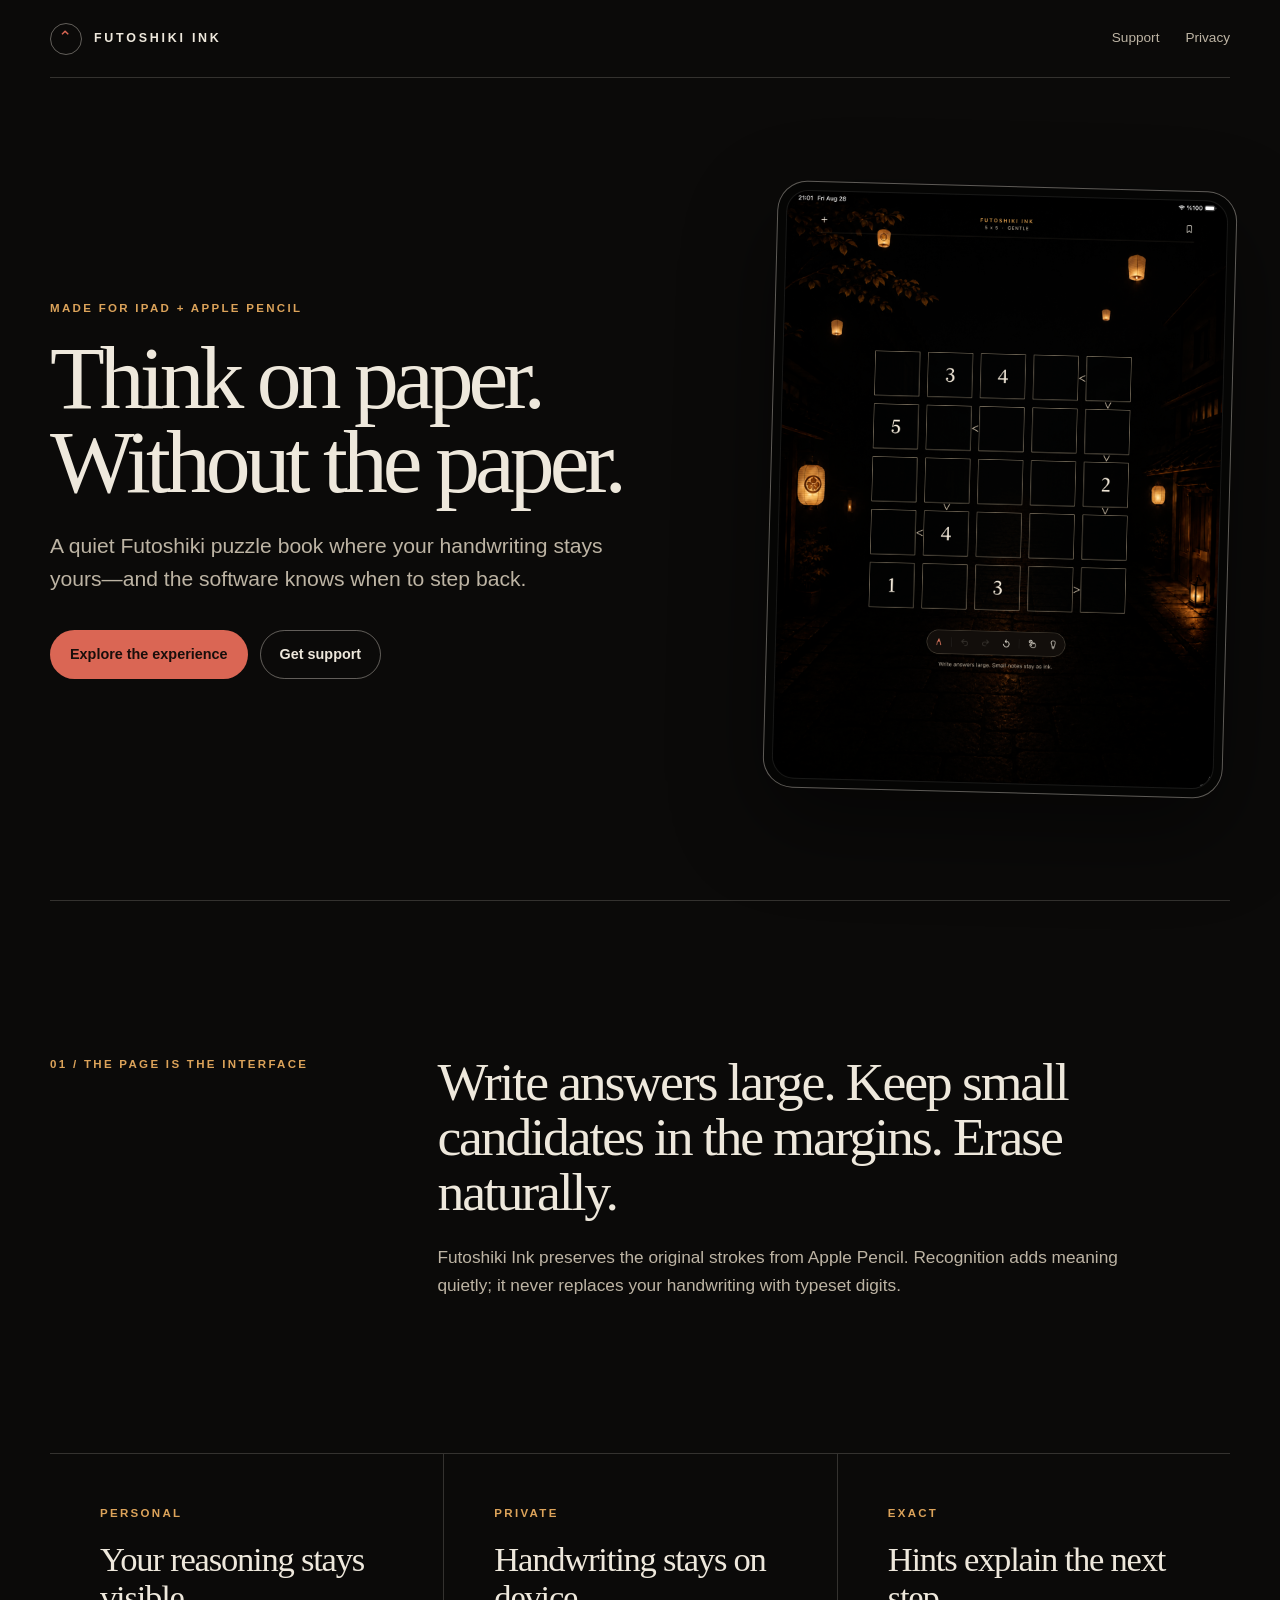
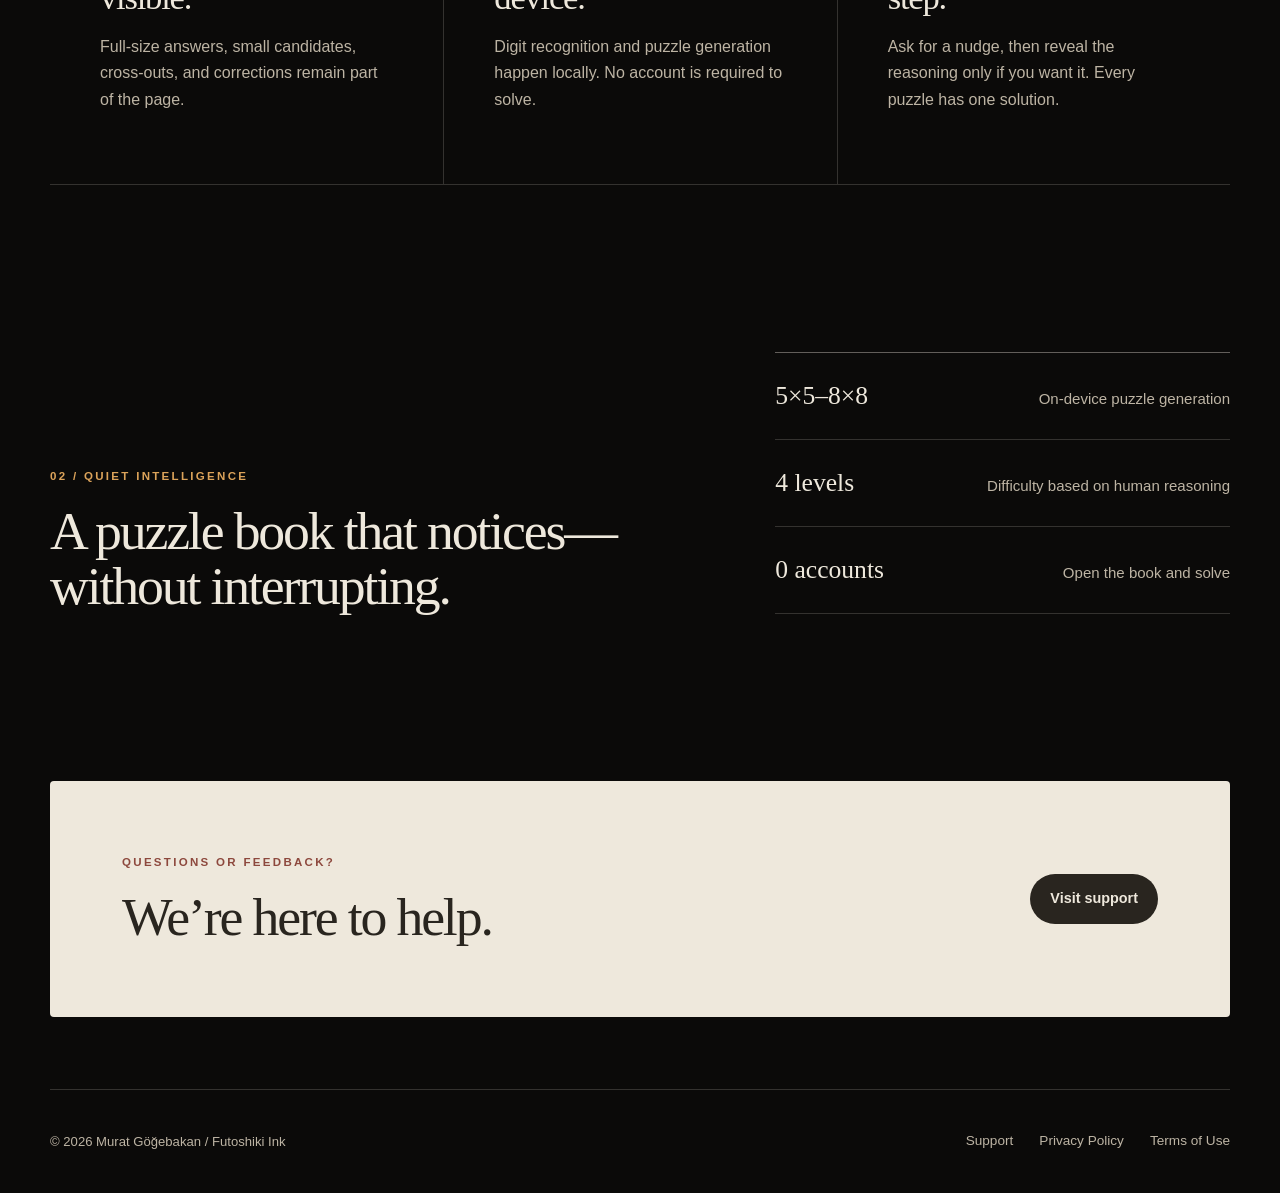
==== index.html @ 4b654dd6 "Launch Futoshiki Ink App Store pages" ====
<!doctype html>
<html lang="en">
<head>
  <meta charset="utf-8">
  <meta name="viewport" content="width=device-width, initial-scale=1">
  <meta name="theme-color" content="#0b0a09">
  <meta name="description" content="Futoshiki Ink is a quiet, handwritten logic-puzzle book for iPad and Apple Pencil.">
  <meta property="og:type" content="website">
  <meta property="og:title" content="Futoshiki Ink — Handwritten Logic Puzzles">
  <meta property="og:description" content="Think on paper. Without the paper.">
  <meta property="og:url" content="https://muratcagangogebakan.github.io/futoshiki-ink-legal/">
  <meta property="og:image" content="https://muratcagangogebakan.github.io/futoshiki-ink-legal/assets/app-icon.png">
  <meta name="twitter:card" content="summary">
  <meta name="twitter:title" content="Futoshiki Ink — Handwritten Logic Puzzles">
  <meta name="twitter:description" content="Think on paper. Without the paper.">
  <meta name="twitter:image" content="https://muratcagangogebakan.github.io/futoshiki-ink-legal/assets/app-icon.png">
  <title>Futoshiki Ink — Handwritten Logic Puzzles</title>
  <link rel="canonical" href="https://muratcagangogebakan.github.io/futoshiki-ink-legal/">
  <link rel="icon" href="assets/app-icon.png">
  <link rel="stylesheet" href="styles.css">
</head>
<body>
  <a class="skip-link" href="#main">Skip to content</a>
  <header class="site-header">
    <a class="wordmark" href="index.html" aria-label="Futoshiki Ink home">
      <span class="mark" aria-hidden="true">⌃</span>
      <span>Futoshiki Ink</span>
    </a>
    <nav aria-label="Primary navigation">
      <a href="support.html">Support</a>
      <a href="privacy.html">Privacy</a>
    </nav>
  </header>

  <main id="main">
    <section class="hero" aria-labelledby="hero-title">
      <div class="hero-copy">
        <p class="eyebrow">Made for iPad + Apple Pencil</p>
        <h1 id="hero-title">Think on paper.<br>Without the paper.</h1>
        <p class="lede">A quiet Futoshiki puzzle book where your handwriting stays yours—and the software knows when to step back.</p>
        <div class="hero-actions">
          <a class="button button-primary" href="#crafted-for-pencil">Explore the experience</a>
          <a class="button button-secondary" href="support.html">Get support</a>
        </div>
      </div>
      <figure class="device-frame">
        <img src="assets/futoshiki-ink-ipad.png" alt="Futoshiki Ink showing a five-by-five handwritten puzzle in the Lantern Night environment on iPad">
      </figure>
    </section>

    <section class="statement" id="crafted-for-pencil" aria-labelledby="statement-title">
      <p class="section-number">01 / The page is the interface</p>
      <h2 id="statement-title">Write answers large. Keep small candidates in the margins. Erase naturally.</h2>
      <p>Futoshiki Ink preserves the original strokes from Apple Pencil. Recognition adds meaning quietly; it never replaces your handwriting with typeset digits.</p>
    </section>

    <section class="feature-grid" aria-label="Key features">
      <article class="feature">
        <p class="feature-kicker">Personal</p>
        <h2>Your reasoning stays visible.</h2>
        <p>Full-size answers, small candidates, cross-outs, and corrections remain part of the page.</p>
      </article>
      <article class="feature">
        <p class="feature-kicker">Private</p>
        <h2>Handwriting stays on device.</h2>
        <p>Digit recognition and puzzle generation happen locally. No account is required to solve.</p>
      </article>
      <article class="feature">
        <p class="feature-kicker">Exact</p>
        <h2>Hints explain the next step.</h2>
        <p>Ask for a nudge, then reveal the reasoning only if you want it. Every puzzle has one solution.</p>
      </article>
    </section>

    <section class="quiet-intelligence" aria-labelledby="quiet-title">
      <div>
        <p class="section-number">02 / Quiet intelligence</p>
        <h2 id="quiet-title">A puzzle book that notices—without interrupting.</h2>
      </div>
      <ul class="proof-list">
        <li><span>5×5–8×8</span> On-device puzzle generation</li>
        <li><span>4 levels</span> Difficulty based on human reasoning</li>
        <li><span>0 accounts</span> Open the book and solve</li>
      </ul>
    </section>

    <section class="contact-strip" aria-labelledby="contact-title">
      <div>
        <p class="eyebrow">Questions or feedback?</p>
        <h2 id="contact-title">We’re here to help.</h2>
      </div>
      <a class="button button-light" href="support.html">Visit support</a>
    </section>
  </main>

  <footer class="site-footer">
    <p>© 2026 Murat Göğebakan / Futoshiki Ink</p>
    <nav aria-label="Legal navigation">
      <a href="support.html">Support</a>
      <a href="privacy.html">Privacy Policy</a>
      <a href="terms.html">Terms of Use</a>
    </nav>
  </footer>
</body>
</html>
---- styles.css ----
:root {
  color-scheme: dark;
  --night: #0b0a09;
  --night-raised: #141210;
  --paper: #eee8dc;
  --paper-muted: #bdb4a4;
  --graphite: #29251f;
  --rule: rgba(238, 232, 220, 0.18);
  --rule-strong: rgba(238, 232, 220, 0.38);
  --lantern: #dca35a;
  --vermilion: #da6654;
  --max-width: 1180px;
  --header-height: 78px;
  font-family: -apple-system, BlinkMacSystemFont, "SF Pro Display", "Helvetica Neue", Arial, sans-serif;
  font-synthesis: none;
}

* {
  box-sizing: border-box;
}

html {
  scroll-behavior: smooth;
}

body {
  margin: 0;
  color: var(--paper);
  background: var(--night);
  font-size: 16px;
  line-height: 1.65;
  -webkit-font-smoothing: antialiased;
}

a {
  color: inherit;
  text-decoration-thickness: 1px;
  text-underline-offset: 0.24em;
}

a:focus-visible,
button:focus-visible {
  outline: 2px solid var(--vermilion);
  outline-offset: 4px;
}

.skip-link {
  position: fixed;
  left: 16px;
  top: 12px;
  z-index: 20;
  padding: 10px 14px;
  color: var(--night);
  background: var(--paper);
  transform: translateY(-150%);
}

.skip-link:focus {
  transform: translateY(0);
}

.site-header,
.site-footer,
.hero,
.statement,
.feature-grid,
.quiet-intelligence,
.contact-strip {
  width: min(calc(100% - 48px), var(--max-width));
  margin-inline: auto;
}

.site-header {
  min-height: var(--header-height);
  display: flex;
  align-items: center;
  justify-content: space-between;
  gap: 24px;
  border-bottom: 1px solid var(--rule);
}

.wordmark {
  display: inline-flex;
  align-items: center;
  gap: 12px;
  font-size: 0.78rem;
  font-weight: 650;
  letter-spacing: 0.22em;
  text-decoration: none;
  text-transform: uppercase;
}

.mark {
  display: grid;
  place-items: center;
  width: 32px;
  height: 32px;
  color: var(--vermilion);
  border: 1px solid var(--rule-strong);
  border-radius: 50%;
  font-size: 1.05rem;
  line-height: 1;
}

.site-header nav,
.site-footer nav {
  display: flex;
  align-items: center;
  gap: 26px;
}

.site-header nav a,
.site-footer nav a {
  color: var(--paper-muted);
  font-size: 0.85rem;
  text-decoration: none;
}

.site-header nav a:hover,
.site-footer nav a:hover {
  color: var(--paper);
}

.hero {
  min-height: calc(100svh - var(--header-height));
  display: grid;
  grid-template-columns: minmax(0, 1.02fr) minmax(320px, 0.76fr);
  align-items: center;
  gap: clamp(48px, 8vw, 112px);
  padding-block: 72px;
}

.hero-copy {
  position: relative;
  z-index: 1;
}

.eyebrow,
.section-number,
.feature-kicker {
  margin: 0 0 18px;
  color: var(--lantern);
  font-size: 0.72rem;
  font-weight: 650;
  letter-spacing: 0.2em;
  text-transform: uppercase;
}

h1,
h2,
p {
  margin-top: 0;
}

h1 {
  max-width: 760px;
  margin-bottom: 26px;
  font-family: ui-serif, "New York", "Iowan Old Style", Georgia, serif;
  font-size: clamp(3.4rem, 7vw, 6.7rem);
  font-weight: 430;
  letter-spacing: -0.055em;
  line-height: 0.94;
}

.lede {
  max-width: 610px;
  margin-bottom: 34px;
  color: var(--paper-muted);
  font-size: clamp(1.08rem, 1.8vw, 1.32rem);
  line-height: 1.55;
}

.hero-actions {
  display: flex;
  flex-wrap: wrap;
  gap: 12px;
}

.button {
  min-height: 48px;
  display: inline-flex;
  align-items: center;
  justify-content: center;
  padding: 12px 19px;
  border: 1px solid transparent;
  border-radius: 999px;
  font-size: 0.9rem;
  font-weight: 620;
  text-decoration: none;
  transition: transform 180ms ease, background-color 180ms ease, border-color 180ms ease;
}

.button:hover {
  transform: translateY(-2px);
}

.button-primary {
  color: #190e0b;
  background: var(--vermilion);
}

.button-primary:hover {
  background: #e27864;
}

.button-secondary {
  color: var(--paper);
  border-color: var(--rule-strong);
}

.button-secondary:hover {
  border-color: var(--paper-muted);
}

.device-frame {
  position: relative;
  width: min(100%, 460px);
  margin: 0 auto;
  padding: 9px;
  background: #050504;
  border: 1px solid var(--rule-strong);
  border-radius: 30px;
  box-shadow: 0 34px 90px rgba(0, 0, 0, 0.48);
  transform: rotate(1.5deg);
}

.device-frame::after {
  content: "";
  position: absolute;
  inset: 8px;
  pointer-events: none;
  border: 1px solid rgba(255, 255, 255, 0.08);
  border-radius: 22px;
}

.device-frame img {
  display: block;
  width: 100%;
  height: auto;
  border-radius: 22px;
}

.statement {
  display: grid;
  grid-template-columns: minmax(180px, 0.62fr) minmax(0, 1.65fr);
  column-gap: clamp(30px, 7vw, 100px);
  padding-block: clamp(92px, 12vw, 164px);
  border-top: 1px solid var(--rule);
}

.statement h2,
.quiet-intelligence h2,
.contact-strip h2 {
  margin-bottom: 22px;
  font-family: ui-serif, "New York", "Iowan Old Style", Georgia, serif;
  font-size: clamp(2.1rem, 4.2vw, 4.6rem);
  font-weight: 430;
  letter-spacing: -0.04em;
  line-height: 1.03;
}

.statement h2,
.statement > p:last-child {
  grid-column: 2;
}

.statement .section-number {
  grid-column: 1;
  grid-row: 1 / span 2;
}

.statement > p:last-child {
  max-width: 720px;
  margin-bottom: 0;
  color: var(--paper-muted);
  font-size: 1.08rem;
}

.feature-grid {
  display: grid;
  grid-template-columns: repeat(3, 1fr);
  border-top: 1px solid var(--rule);
  border-bottom: 1px solid var(--rule);
}

.feature {
  min-height: 330px;
  padding: clamp(30px, 4vw, 50px);
}

.feature + .feature {
  border-left: 1px solid var(--rule);
}

.feature h2 {
  margin-bottom: 18px;
  font-family: ui-serif, "New York", "Iowan Old Style", Georgia, serif;
  font-size: clamp(1.7rem, 2.7vw, 2.45rem);
  font-weight: 450;
  letter-spacing: -0.035em;
  line-height: 1.08;
}

.feature p:last-child {
  margin-bottom: 0;
  color: var(--paper-muted);
}

.quiet-intelligence {
  display: grid;
  grid-template-columns: minmax(0, 1.1fr) minmax(330px, 0.82fr);
  gap: clamp(48px, 9vw, 128px);
  align-items: end;
  padding-block: clamp(96px, 13vw, 176px);
}

.quiet-intelligence h2 {
  max-width: 700px;
  margin-bottom: 0;
}

.proof-list {
  margin: 0;
  padding: 0;
  border-top: 1px solid var(--rule-strong);
  list-style: none;
}

.proof-list li {
  display: flex;
  align-items: baseline;
  justify-content: space-between;
  gap: 24px;
  padding: 22px 0;
  color: var(--paper-muted);
  border-bottom: 1px solid var(--rule);
  font-size: 0.94rem;
}

.proof-list span {
  flex: 0 0 auto;
  color: var(--paper);
  font-family: ui-serif, "New York", "Iowan Old Style", Georgia, serif;
  font-size: 1.6rem;
}

.contact-strip {
  display: flex;
  align-items: center;
  justify-content: space-between;
  gap: 32px;
  margin-bottom: 72px;
  padding: clamp(38px, 6vw, 72px);
  color: var(--graphite);
  background: var(--paper);
  border-radius: 4px;
}

.contact-strip .eyebrow {
  color: #8d483d;
}

.contact-strip h2 {
  margin-bottom: 0;
}

.button-light {
  flex: 0 0 auto;
  color: var(--paper);
  background: var(--graphite);
}

.site-footer {
  min-height: 104px;
  display: flex;
  align-items: center;
  justify-content: space-between;
  gap: 30px;
  color: var(--paper-muted);
  border-top: 1px solid var(--rule);
  font-size: 0.82rem;
}

.site-footer p {
  margin: 0;
}

[aria-current="page"] {
  color: var(--paper) !important;
}

.document-page,
.support-page {
  width: min(calc(100% - 48px), 1040px);
  margin-inline: auto;
}

.document-hero,
.support-hero {
  padding: clamp(82px, 11vw, 146px) 0 clamp(66px, 9vw, 112px);
  border-bottom: 1px solid var(--rule);
}

.document-hero h1,
.support-hero h1,
.not-found h1 {
  margin-bottom: 28px;
  font-size: clamp(3.5rem, 8vw, 7rem);
}

.document-intro,
.support-hero > div > p:last-child {
  max-width: 760px;
  margin-bottom: 18px;
  color: var(--paper-muted);
  font-size: clamp(1.08rem, 2vw, 1.32rem);
}

.effective-date {
  margin-bottom: 0;
  color: var(--paper-muted);
  font-size: 0.84rem;
}

.privacy-summary {
  margin: clamp(52px, 8vw, 92px) 0 0;
  padding: clamp(28px, 5vw, 48px);
  color: var(--graphite);
  background: var(--paper);
  border-radius: 4px;
}

.privacy-summary h2 {
  margin-bottom: 18px;
  font-family: ui-serif, "New York", "Iowan Old Style", Georgia, serif;
  font-size: clamp(1.7rem, 3vw, 2.35rem);
  font-weight: 480;
  letter-spacing: -0.03em;
}

.privacy-summary ul {
  display: grid;
  grid-template-columns: repeat(2, 1fr);
  gap: 12px 36px;
  margin: 0;
  padding-left: 1.2em;
}

.document-content {
  max-width: 790px;
  margin: 0 auto;
  padding: clamp(76px, 10vw, 136px) 0;
}

.document-content section + section {
  margin-top: 64px;
  padding-top: 64px;
  border-top: 1px solid var(--rule);
}

.document-content h2,
.support-section h2,
.faq h2,
.support-callout h2 {
  margin-bottom: 22px;
  font-family: ui-serif, "New York", "Iowan Old Style", Georgia, serif;
  font-size: clamp(2rem, 4vw, 3.3rem);
  font-weight: 450;
  letter-spacing: -0.035em;
  line-height: 1.08;
}

.document-content h3 {
  margin: 38px 0 12px;
  font-size: 1rem;
  font-weight: 680;
  letter-spacing: 0.02em;
}

.document-content p,
.document-content li,
.document-content address {
  color: var(--paper-muted);
}

.document-content strong {
  color: var(--paper);
}

.document-content a,
.faq a {
  color: var(--paper);
}

.document-content ul {
  padding-left: 1.25em;
}

.document-content li + li {
  margin-top: 10px;
}

.document-content address {
  font-style: normal;
}

.support-hero {
  display: grid;
  grid-template-columns: minmax(0, 1.25fr) minmax(330px, 0.75fr);
  gap: clamp(40px, 8vw, 100px);
  align-items: end;
}

.support-email {
  display: flex;
  flex-direction: column;
  gap: 4px;
  padding: 26px;
  color: var(--graphite);
  background: var(--paper);
  border-radius: 4px;
  text-decoration: none;
}

.support-email span {
  color: #766f64;
  font-size: 0.78rem;
  font-weight: 650;
  letter-spacing: 0.14em;
  text-transform: uppercase;
}

.support-email strong {
  font-size: 1rem;
  overflow-wrap: anywhere;
}

.support-section,
.faq {
  display: grid;
  grid-template-columns: minmax(180px, 0.55fr) minmax(0, 1.45fr);
  gap: clamp(38px, 8vw, 104px);
  padding: clamp(86px, 11vw, 142px) 0;
  border-bottom: 1px solid var(--rule);
}

.support-section h2,
.faq h2 {
  margin-bottom: 36px;
}

.facts-list {
  margin: 0;
  border-top: 1px solid var(--rule-strong);
}

.facts-list div {
  display: grid;
  grid-template-columns: 150px 1fr;
  gap: 22px;
  padding: 20px 0;
  border-bottom: 1px solid var(--rule);
}

.facts-list dt {
  color: var(--paper);
  font-weight: 650;
}

.facts-list dd {
  margin: 0;
  color: var(--paper-muted);
}

.faq details {
  border-top: 1px solid var(--rule);
}

.faq details:last-child {
  border-bottom: 1px solid var(--rule);
}

.faq summary {
  min-height: 68px;
  display: flex;
  align-items: center;
  justify-content: space-between;
  gap: 30px;
  padding: 18px 0;
  cursor: pointer;
  font-weight: 620;
  list-style: none;
}

.faq summary::-webkit-details-marker {
  display: none;
}

.faq summary::after {
  content: "+";
  flex: 0 0 auto;
  color: var(--vermilion);
  font-size: 1.4rem;
  font-weight: 400;
}

.faq details[open] summary::after {
  content: "−";
}

.faq details div {
  max-width: 680px;
  padding: 0 38px 22px 0;
  color: var(--paper-muted);
}

.faq details p {
  margin-bottom: 0;
}

.support-callout {
  display: flex;
  align-items: center;
  justify-content: space-between;
  gap: 48px;
  margin: clamp(76px, 10vw, 136px) 0;
  padding: clamp(38px, 6vw, 64px);
  color: var(--graphite);
  background: var(--paper);
  border-radius: 4px;
}

.support-callout > div {
  max-width: 650px;
}

.support-callout .eyebrow {
  color: #8d483d;
}

.support-callout h2 {
  margin-bottom: 14px;
}

.support-callout p:last-child {
  margin-bottom: 0;
  color: #655f55;
}

.not-found {
  min-height: 100svh;
  width: min(calc(100% - 48px), 860px);
  display: flex;
  flex-direction: column;
  justify-content: center;
  margin-inline: auto;
}

.not-found > p:not(.eyebrow) {
  margin-bottom: 30px;
  color: var(--paper-muted);
  font-size: 1.1rem;
}

.not-found .button {
  align-self: flex-start;
}

@media (max-width: 900px) {
  .hero {
    grid-template-columns: 1fr;
    min-height: auto;
    padding-block: 72px 96px;
  }

  .hero-copy {
    max-width: 720px;
  }

  .device-frame {
    width: min(78vw, 460px);
    transform: none;
  }

  .statement,
  .quiet-intelligence {
    grid-template-columns: 1fr;
  }

  .statement .section-number,
  .statement h2,
  .statement > p:last-child {
    grid-column: 1;
    grid-row: auto;
  }

  .feature-grid {
    grid-template-columns: 1fr;
  }

  .feature {
    min-height: auto;
  }

  .feature + .feature {
    border-top: 1px solid var(--rule);
    border-left: 0;
  }

  .support-hero,
  .support-section,
  .faq {
    grid-template-columns: 1fr;
  }

  .support-email {
    max-width: 440px;
  }
}

@media (max-width: 620px) {
  .site-header,
  .site-footer,
  .hero,
  .statement,
  .feature-grid,
  .quiet-intelligence,
  .contact-strip {
    width: min(calc(100% - 32px), var(--max-width));
  }

  .site-header {
    min-height: 70px;
  }

  .wordmark {
    letter-spacing: 0.14em;
  }

  .site-header nav {
    gap: 16px;
  }

  .site-header nav a:first-child {
    display: none;
  }

  h1 {
    font-size: clamp(3rem, 15vw, 4.5rem);
  }

  .device-frame {
    width: min(92vw, 420px);
  }

  .proof-list li {
    align-items: flex-start;
    flex-direction: column;
    gap: 2px;
  }

  .contact-strip,
  .site-footer {
    align-items: flex-start;
    flex-direction: column;
  }

  .site-footer {
    justify-content: center;
    padding-block: 28px;
  }

  .site-footer nav {
    flex-wrap: wrap;
    gap: 12px 20px;
  }

  .document-page,
  .support-page,
  .not-found {
    width: min(calc(100% - 32px), 1040px);
  }

  .privacy-summary ul {
    grid-template-columns: 1fr;
  }

  .facts-list div {
    grid-template-columns: 1fr;
    gap: 3px;
  }

  .support-callout {
    align-items: flex-start;
    flex-direction: column;
  }
}

@media (prefers-reduced-motion: reduce) {
  html {
    scroll-behavior: auto;
  }

  .button {
    transition: none;
  }
}
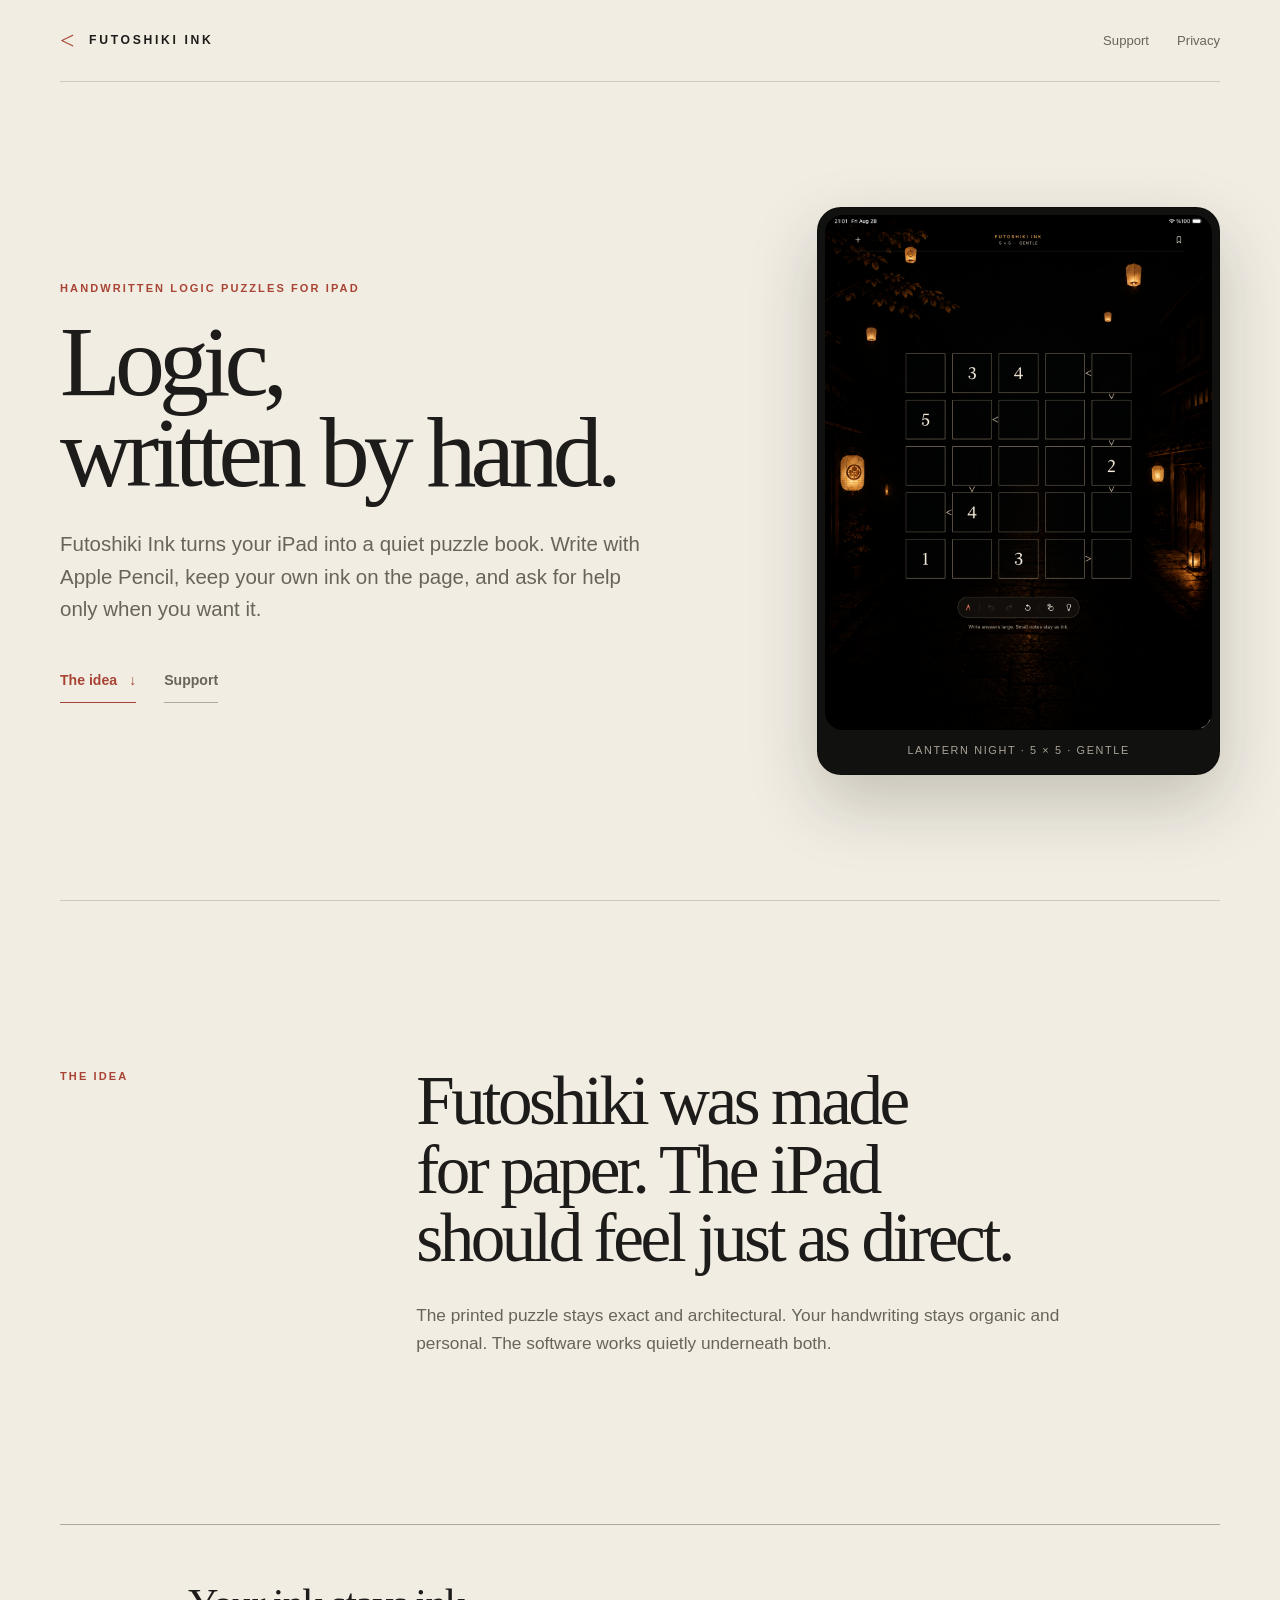
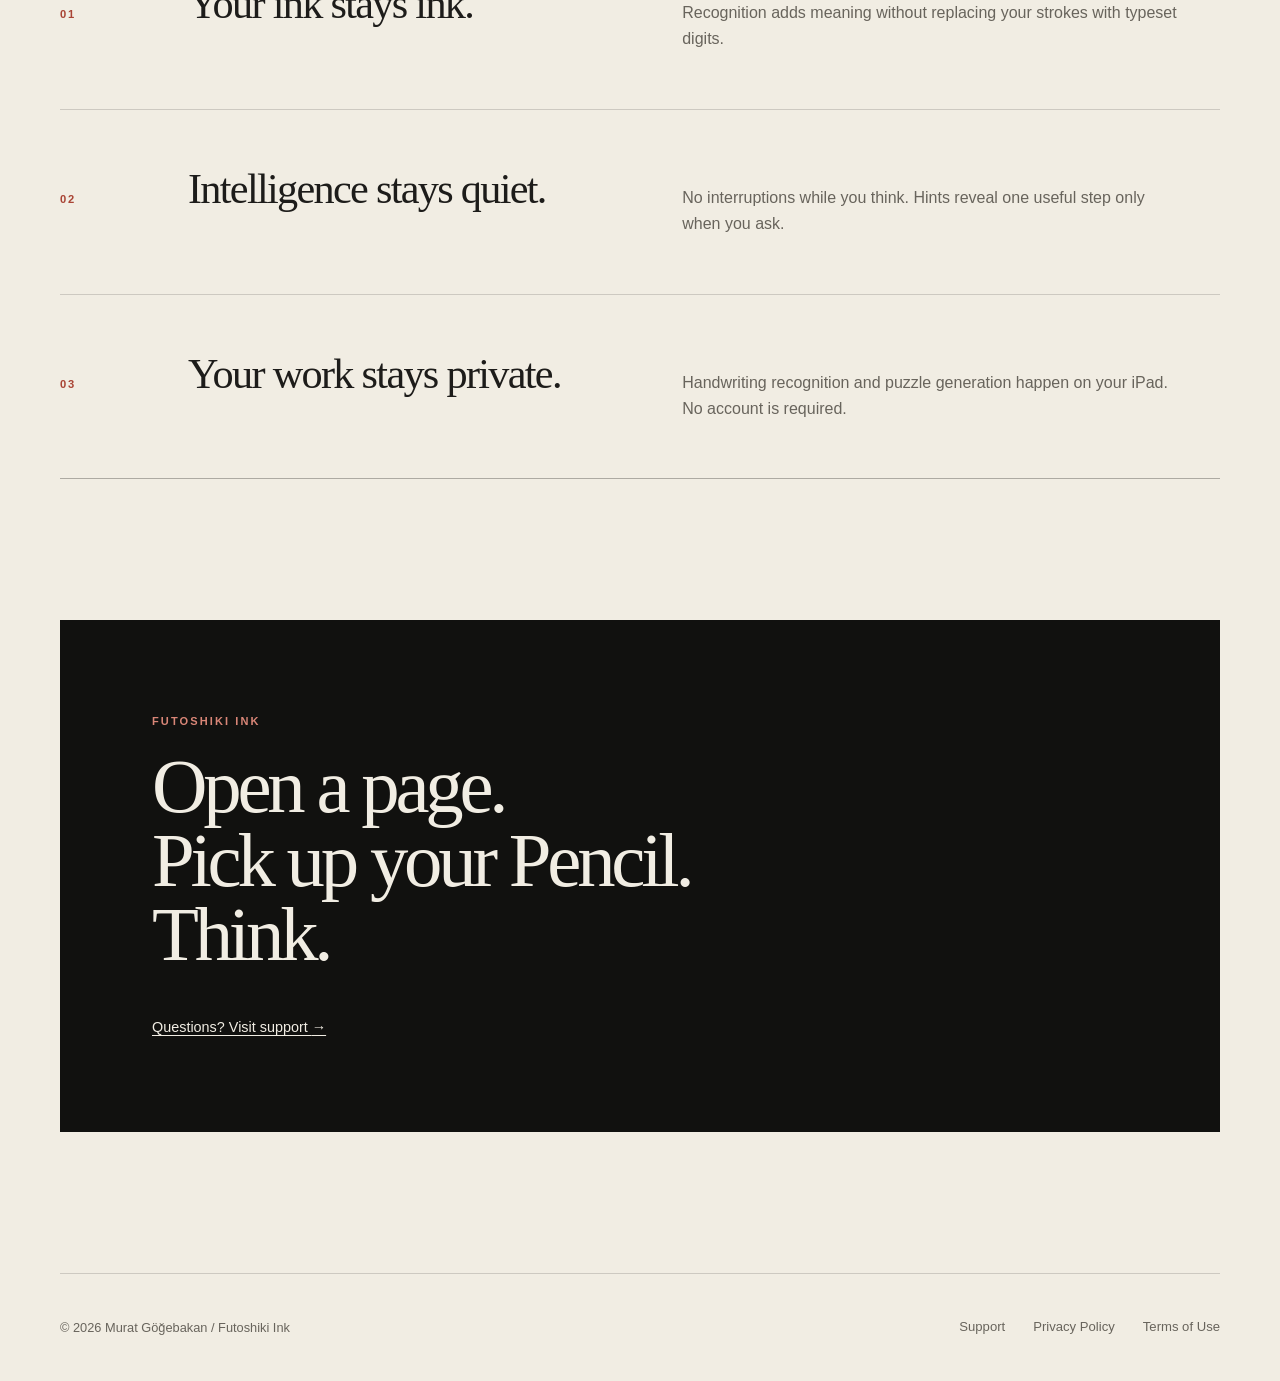
==== commit 54ff53dd: "Simplify site around the Futoshiki Ink mantra" ====
--- a/index.html
+++ b/index.html
@@ -3,16 +3,16 @@
 <head>
   <meta charset="utf-8">
   <meta name="viewport" content="width=device-width, initial-scale=1">
-  <meta name="theme-color" content="#0b0a09">
+  <meta name="theme-color" content="#f1ede3">
   <meta name="description" content="Futoshiki Ink is a quiet, handwritten logic-puzzle book for iPad and Apple Pencil.">
   <meta property="og:type" content="website">
   <meta property="og:title" content="Futoshiki Ink — Handwritten Logic Puzzles">
-  <meta property="og:description" content="Think on paper. Without the paper.">
+  <meta property="og:description" content="Logic, written by hand.">
   <meta property="og:url" content="https://muratcagangogebakan.github.io/futoshiki-ink-legal/">
   <meta property="og:image" content="https://muratcagangogebakan.github.io/futoshiki-ink-legal/assets/app-icon.png">
   <meta name="twitter:card" content="summary">
   <meta name="twitter:title" content="Futoshiki Ink — Handwritten Logic Puzzles">
-  <meta name="twitter:description" content="Think on paper. Without the paper.">
+  <meta name="twitter:description" content="Logic, written by hand.">
   <meta name="twitter:image" content="https://muratcagangogebakan.github.io/futoshiki-ink-legal/assets/app-icon.png">
   <title>Futoshiki Ink — Handwritten Logic Puzzles</title>
   <link rel="canonical" href="https://muratcagangogebakan.github.io/futoshiki-ink-legal/">
@@ -23,7 +23,7 @@
   <a class="skip-link" href="#main">Skip to content</a>
   <header class="site-header">
     <a class="wordmark" href="index.html" aria-label="Futoshiki Ink home">
-      <span class="mark" aria-hidden="true">⌃</span>
+      <span class="mark" aria-hidden="true">&lt;</span>
       <span>Futoshiki Ink</span>
     </a>
     <nav aria-label="Primary navigation">
@@ -35,61 +35,51 @@
   <main id="main">
     <section class="hero" aria-labelledby="hero-title">
       <div class="hero-copy">
-        <p class="eyebrow">Made for iPad + Apple Pencil</p>
-        <h1 id="hero-title">Think on paper.<br>Without the paper.</h1>
-        <p class="lede">A quiet Futoshiki puzzle book where your handwriting stays yours—and the software knows when to step back.</p>
+        <p class="eyebrow">Handwritten logic puzzles for iPad</p>
+        <h1 id="hero-title">Logic,<br>written by hand.</h1>
+        <p class="lede">Futoshiki Ink turns your iPad into a quiet puzzle book. Write with Apple Pencil, keep your own ink on the page, and ask for help only when you want it.</p>
         <div class="hero-actions">
-          <a class="button button-primary" href="#crafted-for-pencil">Explore the experience</a>
-          <a class="button button-secondary" href="support.html">Get support</a>
+          <a class="button button-primary" href="#the-idea">The idea <span aria-hidden="true">↓</span></a>
+          <a class="button button-secondary" href="support.html">Support</a>
         </div>
       </div>
-      <figure class="device-frame">
+
+      <figure class="board-preview">
         <img src="assets/futoshiki-ink-ipad.png" alt="Futoshiki Ink showing a five-by-five handwritten puzzle in the Lantern Night environment on iPad">
+        <figcaption>Lantern Night · 5 × 5 · Gentle</figcaption>
       </figure>
     </section>
 
-    <section class="statement" id="crafted-for-pencil" aria-labelledby="statement-title">
-      <p class="section-number">01 / The page is the interface</p>
-      <h2 id="statement-title">Write answers large. Keep small candidates in the margins. Erase naturally.</h2>
-      <p>Futoshiki Ink preserves the original strokes from Apple Pencil. Recognition adds meaning quietly; it never replaces your handwriting with typeset digits.</p>
+    <section class="manifesto" id="the-idea" aria-labelledby="idea-title">
+      <p class="section-label">The idea</p>
+      <div>
+        <h2 id="idea-title">Futoshiki was made for paper. The iPad should feel just as direct.</h2>
+        <p>The printed puzzle stays exact and architectural. Your handwriting stays organic and personal. The software works quietly underneath both.</p>
+      </div>
     </section>
 
-    <section class="feature-grid" aria-label="Key features">
-      <article class="feature">
-        <p class="feature-kicker">Personal</p>
-        <h2>Your reasoning stays visible.</h2>
-        <p>Full-size answers, small candidates, cross-outs, and corrections remain part of the page.</p>
+    <section class="principles" aria-label="Futoshiki Ink principles">
+      <article>
+        <span>01</span>
+        <h2>Your ink stays ink.</h2>
+        <p>Recognition adds meaning without replacing your strokes with typeset digits.</p>
       </article>
-      <article class="feature">
-        <p class="feature-kicker">Private</p>
-        <h2>Handwriting stays on device.</h2>
-        <p>Digit recognition and puzzle generation happen locally. No account is required to solve.</p>
+      <article>
+        <span>02</span>
+        <h2>Intelligence stays quiet.</h2>
+        <p>No interruptions while you think. Hints reveal one useful step only when you ask.</p>
       </article>
-      <article class="feature">
-        <p class="feature-kicker">Exact</p>
-        <h2>Hints explain the next step.</h2>
-        <p>Ask for a nudge, then reveal the reasoning only if you want it. Every puzzle has one solution.</p>
+      <article>
+        <span>03</span>
+        <h2>Your work stays private.</h2>
+        <p>Handwriting recognition and puzzle generation happen on your iPad. No account is required.</p>
       </article>
     </section>
 
-    <section class="quiet-intelligence" aria-labelledby="quiet-title">
-      <div>
-        <p class="section-number">02 / Quiet intelligence</p>
-        <h2 id="quiet-title">A puzzle book that notices—without interrupting.</h2>
-      </div>
-      <ul class="proof-list">
-        <li><span>5×5–8×8</span> On-device puzzle generation</li>
-        <li><span>4 levels</span> Difficulty based on human reasoning</li>
-        <li><span>0 accounts</span> Open the book and solve</li>
-      </ul>
-    </section>
-
-    <section class="contact-strip" aria-labelledby="contact-title">
-      <div>
-        <p class="eyebrow">Questions or feedback?</p>
-        <h2 id="contact-title">We’re here to help.</h2>
-      </div>
-      <a class="button button-light" href="support.html">Visit support</a>
+    <section class="closing" aria-labelledby="closing-title">
+      <p class="eyebrow">Futoshiki Ink</p>
+      <h2 id="closing-title">Open a page.<br>Pick up your Pencil.<br>Think.</h2>
+      <a href="support.html">Questions? Visit support <span aria-hidden="true">→</span></a>
     </section>
   </main>
 
--- a/styles.css
+++ b/styles.css
@@ -1,17 +1,18 @@
 :root {
-  color-scheme: dark;
-  --night: #0b0a09;
-  --night-raised: #141210;
-  --paper: #eee8dc;
-  --paper-muted: #bdb4a4;
-  --graphite: #29251f;
-  --rule: rgba(238, 232, 220, 0.18);
-  --rule-strong: rgba(238, 232, 220, 0.38);
-  --lantern: #dca35a;
-  --vermilion: #da6654;
-  --max-width: 1180px;
-  --header-height: 78px;
-  font-family: -apple-system, BlinkMacSystemFont, "SF Pro Display", "Helvetica Neue", Arial, sans-serif;
+  color-scheme: light;
+  --paper: #f1ede3;
+  --paper-raised: #f7f4ed;
+  --ink: #1d1c1a;
+  --graphite: #68645c;
+  --faint: #999287;
+  --rule: rgba(29, 28, 26, 0.17);
+  --rule-strong: rgba(29, 28, 26, 0.32);
+  --vermilion: #a94435;
+  --night: #11110f;
+  --night-muted: #aaa398;
+  --max-width: 1160px;
+  --header-height: 82px;
+  font-family: -apple-system, BlinkMacSystemFont, "SF Pro Text", "Helvetica Neue", Arial, sans-serif;
   font-synthesis: none;
 }
 
@@ -25,11 +26,12 @@
 
 body {
   margin: 0;
-  color: var(--paper);
-  background: var(--night);
+  color: var(--ink);
+  background: var(--paper);
   font-size: 16px;
   line-height: 1.65;
   -webkit-font-smoothing: antialiased;
+  text-rendering: optimizeLegibility;
 }
 
 a {
@@ -39,7 +41,7 @@
 }
 
 a:focus-visible,
-button:focus-visible {
+summary:focus-visible {
   outline: 2px solid var(--vermilion);
   outline-offset: 4px;
 }
@@ -49,10 +51,10 @@
   left: 16px;
   top: 12px;
   z-index: 20;
-  padding: 10px 14px;
-  color: var(--night);
-  background: var(--paper);
-  transform: translateY(-150%);
+  padding: 9px 13px;
+  color: var(--paper);
+  background: var(--ink);
+  transform: translateY(-160%);
 }
 
 .skip-link:focus {
@@ -62,10 +64,9 @@
 .site-header,
 .site-footer,
 .hero,
-.statement,
-.feature-grid,
-.quiet-intelligence,
-.contact-strip {
+.manifesto,
+.principles,
+.closing {
   width: min(calc(100% - 48px), var(--max-width));
   margin-inline: auto;
 }
@@ -75,7 +76,7 @@
   display: flex;
   align-items: center;
   justify-content: space-between;
-  gap: 24px;
+  gap: 28px;
   border-bottom: 1px solid var(--rule);
 }
 
@@ -83,22 +84,18 @@
   display: inline-flex;
   align-items: center;
   gap: 12px;
-  font-size: 0.78rem;
-  font-weight: 650;
+  font-size: 0.76rem;
+  font-weight: 680;
   letter-spacing: 0.22em;
   text-decoration: none;
   text-transform: uppercase;
 }
 
 .mark {
-  display: grid;
-  place-items: center;
-  width: 32px;
-  height: 32px;
   color: var(--vermilion);
-  border: 1px solid var(--rule-strong);
-  border-radius: 50%;
-  font-size: 1.05rem;
+  font-family: ui-serif, "New York", "Iowan Old Style", Georgia, serif;
+  font-size: 1.6rem;
+  font-weight: 500;
   line-height: 1;
 }
 
@@ -106,44 +103,20 @@
 .site-footer nav {
   display: flex;
   align-items: center;
-  gap: 26px;
+  gap: 28px;
 }
 
 .site-header nav a,
 .site-footer nav a {
-  color: var(--paper-muted);
-  font-size: 0.85rem;
+  color: var(--graphite);
+  font-size: 0.82rem;
   text-decoration: none;
 }
 
 .site-header nav a:hover,
-.site-footer nav a:hover {
-  color: var(--paper);
-}
-
-.hero {
-  min-height: calc(100svh - var(--header-height));
-  display: grid;
-  grid-template-columns: minmax(0, 1.02fr) minmax(320px, 0.76fr);
-  align-items: center;
-  gap: clamp(48px, 8vw, 112px);
-  padding-block: 72px;
-}
-
-.hero-copy {
-  position: relative;
-  z-index: 1;
-}
-
-.eyebrow,
-.section-number,
-.feature-kicker {
-  margin: 0 0 18px;
-  color: var(--lantern);
-  font-size: 0.72rem;
-  font-weight: 650;
-  letter-spacing: 0.2em;
-  text-transform: uppercase;
+.site-footer nav a:hover,
+[aria-current="page"] {
+  color: var(--ink) !important;
 }
 
 h1,
@@ -152,288 +125,269 @@
   margin-top: 0;
 }
 
-h1 {
-  max-width: 760px;
-  margin-bottom: 26px;
+h1,
+h2 {
+  text-wrap: balance;
+}
+
+.eyebrow,
+.section-label,
+.section-number {
+  margin: 0 0 20px;
+  color: var(--vermilion);
+  font-size: 0.69rem;
+  font-weight: 680;
+  letter-spacing: 0.19em;
+  text-transform: uppercase;
+}
+
+.hero {
+  min-height: calc(100svh - var(--header-height));
+  display: grid;
+  grid-template-columns: minmax(0, 1fr) minmax(340px, 0.64fr);
+  align-items: center;
+  gap: clamp(56px, 10vw, 132px);
+  padding-block: clamp(70px, 9vw, 112px);
+}
+
+.hero-copy {
+  max-width: 660px;
+}
+
+.hero h1 {
+  margin-bottom: 30px;
   font-family: ui-serif, "New York", "Iowan Old Style", Georgia, serif;
-  font-size: clamp(3.4rem, 7vw, 6.7rem);
+  font-size: clamp(4rem, 7.8vw, 7.2rem);
   font-weight: 430;
-  letter-spacing: -0.055em;
-  line-height: 0.94;
+  letter-spacing: -0.06em;
+  line-height: 0.91;
 }
 
 .lede {
-  max-width: 610px;
+  max-width: 590px;
   margin-bottom: 34px;
-  color: var(--paper-muted);
-  font-size: clamp(1.08rem, 1.8vw, 1.32rem);
-  line-height: 1.55;
+  color: var(--graphite);
+  font-size: clamp(1.08rem, 1.7vw, 1.28rem);
+  line-height: 1.58;
 }
 
 .hero-actions {
   display: flex;
   flex-wrap: wrap;
-  gap: 12px;
+  gap: 10px 28px;
 }
 
 .button {
-  min-height: 48px;
+  min-height: 44px;
   display: inline-flex;
   align-items: center;
   justify-content: center;
-  padding: 12px 19px;
-  border: 1px solid transparent;
-  border-radius: 999px;
-  font-size: 0.9rem;
-  font-weight: 620;
+  gap: 12px;
+  padding: 8px 0;
+  border-bottom: 1px solid var(--rule-strong);
+  font-size: 0.88rem;
+  font-weight: 650;
   text-decoration: none;
-  transition: transform 180ms ease, background-color 180ms ease, border-color 180ms ease;
+}
+
+.button-primary {
+  color: var(--vermilion);
+  border-color: var(--vermilion);
+}
+
+.button-secondary {
+  color: var(--graphite);
 }
 
 .button:hover {
-  transform: translateY(-2px);
-}
-
-.button-primary {
-  color: #190e0b;
-  background: var(--vermilion);
-}
-
-.button-primary:hover {
-  background: #e27864;
-}
-
-.button-secondary {
-  color: var(--paper);
-  border-color: var(--rule-strong);
-}
-
-.button-secondary:hover {
-  border-color: var(--paper-muted);
-}
-
-.device-frame {
-  position: relative;
-  width: min(100%, 460px);
+  color: var(--ink);
+  border-color: var(--ink);
+}
+
+.board-preview {
+  width: min(100%, 470px);
   margin: 0 auto;
-  padding: 9px;
-  background: #050504;
-  border: 1px solid var(--rule-strong);
-  border-radius: 30px;
-  box-shadow: 0 34px 90px rgba(0, 0, 0, 0.48);
-  transform: rotate(1.5deg);
-}
-
-.device-frame::after {
-  content: "";
-  position: absolute;
-  inset: 8px;
-  pointer-events: none;
-  border: 1px solid rgba(255, 255, 255, 0.08);
-  border-radius: 22px;
-}
-
-.device-frame img {
+  padding: 7px 7px 14px;
+  color: var(--night-muted);
+  background: var(--night);
+  border: 1px solid rgba(0, 0, 0, 0.24);
+  border-radius: 24px;
+  box-shadow: 0 28px 68px rgba(42, 37, 29, 0.22);
+}
+
+.board-preview img {
   display: block;
   width: 100%;
   height: auto;
-  border-radius: 22px;
-}
-
-.statement {
+  border-radius: 18px;
+}
+
+.board-preview figcaption {
+  padding: 12px 10px 0;
+  font-size: 0.68rem;
+  letter-spacing: 0.15em;
+  text-align: center;
+  text-transform: uppercase;
+}
+
+.manifesto {
   display: grid;
-  grid-template-columns: minmax(180px, 0.62fr) minmax(0, 1.65fr);
-  column-gap: clamp(30px, 7vw, 100px);
-  padding-block: clamp(92px, 12vw, 164px);
+  grid-template-columns: minmax(160px, 0.48fr) minmax(0, 1.52fr);
+  gap: clamp(36px, 8vw, 112px);
+  padding-block: clamp(100px, 13vw, 168px);
   border-top: 1px solid var(--rule);
 }
 
-.statement h2,
-.quiet-intelligence h2,
-.contact-strip h2 {
-  margin-bottom: 22px;
+.manifesto h2 {
+  max-width: 850px;
+  margin-bottom: 28px;
   font-family: ui-serif, "New York", "Iowan Old Style", Georgia, serif;
-  font-size: clamp(2.1rem, 4.2vw, 4.6rem);
+  font-size: clamp(2.7rem, 5.4vw, 5.2rem);
   font-weight: 430;
+  letter-spacing: -0.05em;
+  line-height: 0.99;
+}
+
+.manifesto p:last-child {
+  max-width: 690px;
+  margin-bottom: 0;
+  color: var(--graphite);
+  font-size: 1.08rem;
+}
+
+.principles {
+  border-top: 1px solid var(--rule-strong);
+  border-bottom: 1px solid var(--rule-strong);
+}
+
+.principles article {
+  display: grid;
+  grid-template-columns: 64px minmax(240px, 0.8fr) minmax(280px, 1fr);
+  gap: clamp(24px, 5vw, 72px);
+  align-items: baseline;
+  padding: clamp(32px, 5vw, 56px) 0;
+}
+
+.principles article + article {
+  border-top: 1px solid var(--rule);
+}
+
+.principles article > span {
+  color: var(--vermilion);
+  font-size: 0.7rem;
+  font-weight: 680;
+  letter-spacing: 0.16em;
+}
+
+.principles h2 {
+  margin-bottom: 0;
+  font-family: ui-serif, "New York", "Iowan Old Style", Georgia, serif;
+  font-size: clamp(1.85rem, 3.3vw, 3rem);
+  font-weight: 450;
   letter-spacing: -0.04em;
-  line-height: 1.03;
-}
-
-.statement h2,
-.statement > p:last-child {
-  grid-column: 2;
-}
-
-.statement .section-number {
-  grid-column: 1;
-  grid-row: 1 / span 2;
-}
-
-.statement > p:last-child {
-  max-width: 720px;
+  line-height: 1.07;
+}
+
+.principles p {
+  max-width: 500px;
   margin-bottom: 0;
-  color: var(--paper-muted);
-  font-size: 1.08rem;
-}
-
-.feature-grid {
-  display: grid;
-  grid-template-columns: repeat(3, 1fr);
-  border-top: 1px solid var(--rule);
-  border-bottom: 1px solid var(--rule);
-}
-
-.feature {
-  min-height: 330px;
-  padding: clamp(30px, 4vw, 50px);
-}
-
-.feature + .feature {
-  border-left: 1px solid var(--rule);
-}
-
-.feature h2 {
-  margin-bottom: 18px;
+  color: var(--graphite);
+}
+
+.closing {
+  margin-block: clamp(88px, 11vw, 144px);
+  padding: clamp(48px, 8vw, 92px);
+  color: var(--paper);
+  background: var(--night);
+}
+
+.closing .eyebrow {
+  color: #d98677;
+}
+
+.closing h2 {
+  max-width: 780px;
+  margin-bottom: 42px;
   font-family: ui-serif, "New York", "Iowan Old Style", Georgia, serif;
-  font-size: clamp(1.7rem, 2.7vw, 2.45rem);
-  font-weight: 450;
-  letter-spacing: -0.035em;
-  line-height: 1.08;
-}
-
-.feature p:last-child {
-  margin-bottom: 0;
-  color: var(--paper-muted);
-}
-
-.quiet-intelligence {
-  display: grid;
-  grid-template-columns: minmax(0, 1.1fr) minmax(330px, 0.82fr);
-  gap: clamp(48px, 9vw, 128px);
-  align-items: end;
-  padding-block: clamp(96px, 13vw, 176px);
-}
-
-.quiet-intelligence h2 {
-  max-width: 700px;
-  margin-bottom: 0;
-}
-
-.proof-list {
-  margin: 0;
-  padding: 0;
-  border-top: 1px solid var(--rule-strong);
-  list-style: none;
-}
-
-.proof-list li {
-  display: flex;
-  align-items: baseline;
-  justify-content: space-between;
-  gap: 24px;
-  padding: 22px 0;
-  color: var(--paper-muted);
-  border-bottom: 1px solid var(--rule);
-  font-size: 0.94rem;
-}
-
-.proof-list span {
-  flex: 0 0 auto;
+  font-size: clamp(3rem, 6vw, 5.8rem);
+  font-weight: 420;
+  letter-spacing: -0.055em;
+  line-height: 0.96;
+}
+
+.closing a {
   color: var(--paper);
-  font-family: ui-serif, "New York", "Iowan Old Style", Georgia, serif;
-  font-size: 1.6rem;
-}
-
-.contact-strip {
+  font-size: 0.9rem;
+}
+
+.site-footer {
+  min-height: 108px;
   display: flex;
   align-items: center;
   justify-content: space-between;
   gap: 32px;
-  margin-bottom: 72px;
-  padding: clamp(38px, 6vw, 72px);
-  color: var(--graphite);
-  background: var(--paper);
-  border-radius: 4px;
-}
-
-.contact-strip .eyebrow {
-  color: #8d483d;
-}
-
-.contact-strip h2 {
-  margin-bottom: 0;
-}
-
-.button-light {
-  flex: 0 0 auto;
-  color: var(--paper);
-  background: var(--graphite);
-}
-
-.site-footer {
-  min-height: 104px;
-  display: flex;
-  align-items: center;
-  justify-content: space-between;
-  gap: 30px;
-  color: var(--paper-muted);
+  color: var(--graphite);
   border-top: 1px solid var(--rule);
-  font-size: 0.82rem;
+  font-size: 0.8rem;
 }
 
 .site-footer p {
   margin: 0;
 }
 
-[aria-current="page"] {
-  color: var(--paper) !important;
-}
+/* Documents */
 
 .document-page,
 .support-page {
-  width: min(calc(100% - 48px), 1040px);
+  width: min(calc(100% - 48px), 1020px);
   margin-inline: auto;
 }
 
 .document-hero,
 .support-hero {
-  padding: clamp(82px, 11vw, 146px) 0 clamp(66px, 9vw, 112px);
-  border-bottom: 1px solid var(--rule);
+  padding: clamp(78px, 10vw, 132px) 0 clamp(62px, 8vw, 96px);
+  border-bottom: 1px solid var(--rule-strong);
 }
 
 .document-hero h1,
 .support-hero h1,
 .not-found h1 {
   margin-bottom: 28px;
-  font-size: clamp(3.5rem, 8vw, 7rem);
+  font-family: ui-serif, "New York", "Iowan Old Style", Georgia, serif;
+  font-size: clamp(3.7rem, 8vw, 7rem);
+  font-weight: 430;
+  letter-spacing: -0.06em;
+  line-height: 0.94;
 }
 
 .document-intro,
 .support-hero > div > p:last-child {
   max-width: 760px;
   margin-bottom: 18px;
-  color: var(--paper-muted);
-  font-size: clamp(1.08rem, 2vw, 1.32rem);
+  color: var(--graphite);
+  font-size: clamp(1.06rem, 1.9vw, 1.27rem);
 }
 
 .effective-date {
   margin-bottom: 0;
-  color: var(--paper-muted);
-  font-size: 0.84rem;
+  color: var(--faint);
+  font-size: 0.8rem;
 }
 
 .privacy-summary {
-  margin: clamp(52px, 8vw, 92px) 0 0;
-  padding: clamp(28px, 5vw, 48px);
-  color: var(--graphite);
-  background: var(--paper);
-  border-radius: 4px;
+  display: grid;
+  grid-template-columns: minmax(190px, 0.52fr) minmax(0, 1.48fr);
+  gap: clamp(34px, 7vw, 84px);
+  margin-top: clamp(62px, 8vw, 92px);
+  padding: 34px 0;
+  border-top: 1px solid var(--rule-strong);
+  border-bottom: 1px solid var(--rule-strong);
 }
 
 .privacy-summary h2 {
-  margin-bottom: 18px;
+  margin: 0;
   font-family: ui-serif, "New York", "Iowan Old Style", Georgia, serif;
-  font-size: clamp(1.7rem, 3vw, 2.35rem);
+  font-size: 1.6rem;
   font-weight: 480;
   letter-spacing: -0.03em;
 }
@@ -441,20 +395,21 @@
 .privacy-summary ul {
   display: grid;
   grid-template-columns: repeat(2, 1fr);
-  gap: 12px 36px;
+  gap: 10px 34px;
   margin: 0;
   padding-left: 1.2em;
+  color: var(--graphite);
 }
 
 .document-content {
-  max-width: 790px;
+  max-width: 750px;
   margin: 0 auto;
-  padding: clamp(76px, 10vw, 136px) 0;
+  padding: clamp(76px, 10vw, 128px) 0;
 }
 
 .document-content section + section {
-  margin-top: 64px;
-  padding-top: 64px;
+  margin-top: 58px;
+  padding-top: 58px;
   border-top: 1px solid var(--rule);
 }
 
@@ -464,36 +419,35 @@
 .support-callout h2 {
   margin-bottom: 22px;
   font-family: ui-serif, "New York", "Iowan Old Style", Georgia, serif;
-  font-size: clamp(2rem, 4vw, 3.3rem);
+  font-size: clamp(2rem, 4vw, 3.2rem);
   font-weight: 450;
-  letter-spacing: -0.035em;
-  line-height: 1.08;
+  letter-spacing: -0.04em;
+  line-height: 1.07;
 }
 
 .document-content h3 {
   margin: 38px 0 12px;
-  font-size: 1rem;
-  font-weight: 680;
-  letter-spacing: 0.02em;
+  font-size: 0.96rem;
+  font-weight: 700;
 }
 
 .document-content p,
 .document-content li,
 .document-content address {
-  color: var(--paper-muted);
+  color: var(--graphite);
 }
 
 .document-content strong {
-  color: var(--paper);
+  color: var(--ink);
 }
 
 .document-content a,
 .faq a {
-  color: var(--paper);
+  color: var(--vermilion);
 }
 
 .document-content ul {
-  padding-left: 1.25em;
+  padding-left: 1.2em;
 }
 
 .document-content li + li {
@@ -504,10 +458,12 @@
   font-style: normal;
 }
 
+/* Support */
+
 .support-hero {
   display: grid;
-  grid-template-columns: minmax(0, 1.25fr) minmax(330px, 0.75fr);
-  gap: clamp(40px, 8vw, 100px);
+  grid-template-columns: minmax(0, 1.25fr) minmax(300px, 0.75fr);
+  gap: clamp(40px, 8vw, 96px);
   align-items: end;
 }
 
@@ -515,33 +471,33 @@
   display: flex;
   flex-direction: column;
   gap: 4px;
-  padding: 26px;
-  color: var(--graphite);
-  background: var(--paper);
-  border-radius: 4px;
+  padding: 20px 0;
+  border-top: 1px solid var(--rule-strong);
+  border-bottom: 1px solid var(--rule-strong);
   text-decoration: none;
 }
 
 .support-email span {
-  color: #766f64;
-  font-size: 0.78rem;
-  font-weight: 650;
-  letter-spacing: 0.14em;
+  color: var(--vermilion);
+  font-size: 0.68rem;
+  font-weight: 680;
+  letter-spacing: 0.16em;
   text-transform: uppercase;
 }
 
 .support-email strong {
-  font-size: 1rem;
+  color: var(--ink);
+  font-size: 0.96rem;
   overflow-wrap: anywhere;
 }
 
 .support-section,
 .faq {
   display: grid;
-  grid-template-columns: minmax(180px, 0.55fr) minmax(0, 1.45fr);
-  gap: clamp(38px, 8vw, 104px);
-  padding: clamp(86px, 11vw, 142px) 0;
-  border-bottom: 1px solid var(--rule);
+  grid-template-columns: minmax(170px, 0.5fr) minmax(0, 1.5fr);
+  gap: clamp(36px, 8vw, 100px);
+  padding: clamp(84px, 11vw, 132px) 0;
+  border-bottom: 1px solid var(--rule-strong);
 }
 
 .support-section h2,
@@ -556,20 +512,20 @@
 
 .facts-list div {
   display: grid;
-  grid-template-columns: 150px 1fr;
+  grid-template-columns: 145px 1fr;
   gap: 22px;
-  padding: 20px 0;
+  padding: 19px 0;
   border-bottom: 1px solid var(--rule);
 }
 
 .facts-list dt {
-  color: var(--paper);
-  font-weight: 650;
+  color: var(--ink);
+  font-weight: 680;
 }
 
 .facts-list dd {
   margin: 0;
-  color: var(--paper-muted);
+  color: var(--graphite);
 }
 
 .faq details {
@@ -585,10 +541,10 @@
   display: flex;
   align-items: center;
   justify-content: space-between;
-  gap: 30px;
-  padding: 18px 0;
+  gap: 28px;
+  padding: 17px 0;
   cursor: pointer;
-  font-weight: 620;
+  font-weight: 650;
   list-style: none;
 }
 
@@ -600,7 +556,7 @@
   content: "+";
   flex: 0 0 auto;
   color: var(--vermilion);
-  font-size: 1.4rem;
+  font-size: 1.3rem;
   font-weight: 400;
 }
 
@@ -609,9 +565,9 @@
 }
 
 .faq details div {
-  max-width: 680px;
+  max-width: 650px;
   padding: 0 38px 22px 0;
-  color: var(--paper-muted);
+  color: var(--graphite);
 }
 
 .faq details p {
@@ -623,11 +579,10 @@
   align-items: center;
   justify-content: space-between;
   gap: 48px;
-  margin: clamp(76px, 10vw, 136px) 0;
-  padding: clamp(38px, 6vw, 64px);
-  color: var(--graphite);
-  background: var(--paper);
-  border-radius: 4px;
+  margin: clamp(82px, 10vw, 128px) 0;
+  padding: clamp(42px, 7vw, 72px);
+  color: var(--paper);
+  background: var(--night);
 }
 
 .support-callout > div {
@@ -635,7 +590,7 @@
 }
 
 .support-callout .eyebrow {
-  color: #8d483d;
+  color: #d98677;
 }
 
 .support-callout h2 {
@@ -644,12 +599,25 @@
 
 .support-callout p:last-child {
   margin-bottom: 0;
-  color: #655f55;
-}
+  color: var(--night-muted);
+}
+
+.button-light {
+  flex: 0 0 auto;
+  color: var(--paper);
+  border-color: rgba(241, 237, 227, 0.48);
+}
+
+.button-light:hover {
+  color: #ffffff;
+  border-color: #ffffff;
+}
+
+/* Not found */
 
 .not-found {
   min-height: 100svh;
-  width: min(calc(100% - 48px), 860px);
+  width: min(calc(100% - 48px), 850px);
   display: flex;
   flex-direction: column;
   justify-content: center;
@@ -658,8 +626,8 @@
 
 .not-found > p:not(.eyebrow) {
   margin-bottom: 30px;
-  color: var(--paper-muted);
-  font-size: 1.1rem;
+  color: var(--graphite);
+  font-size: 1.08rem;
 }
 
 .not-found .button {
@@ -670,49 +638,28 @@
   .hero {
     grid-template-columns: 1fr;
     min-height: auto;
-    padding-block: 72px 96px;
-  }
-
-  .hero-copy {
-    max-width: 720px;
-  }
-
-  .device-frame {
-    width: min(78vw, 460px);
-    transform: none;
-  }
-
-  .statement,
-  .quiet-intelligence {
-    grid-template-columns: 1fr;
-  }
-
-  .statement .section-number,
-  .statement h2,
-  .statement > p:last-child {
-    grid-column: 1;
-    grid-row: auto;
-  }
-
-  .feature-grid {
-    grid-template-columns: 1fr;
-  }
-
-  .feature {
-    min-height: auto;
-  }
-
-  .feature + .feature {
-    border-top: 1px solid var(--rule);
-    border-left: 0;
-  }
-
+    padding-block: 72px 100px;
+  }
+
+  .board-preview {
+    width: min(74vw, 470px);
+  }
+
+  .manifesto,
   .support-hero,
   .support-section,
   .faq {
     grid-template-columns: 1fr;
   }
 
+  .principles article {
+    grid-template-columns: 50px 1fr;
+  }
+
+  .principles p {
+    grid-column: 2;
+  }
+
   .support-email {
     max-width: 440px;
   }
@@ -722,15 +669,17 @@
   .site-header,
   .site-footer,
   .hero,
-  .statement,
-  .feature-grid,
-  .quiet-intelligence,
-  .contact-strip {
+  .manifesto,
+  .principles,
+  .closing,
+  .document-page,
+  .support-page,
+  .not-found {
     width: min(calc(100% - 32px), var(--max-width));
   }
 
   .site-header {
-    min-height: 70px;
+    min-height: 72px;
   }
 
   .wordmark {
@@ -745,22 +694,33 @@
     display: none;
   }
 
-  h1 {
-    font-size: clamp(3rem, 15vw, 4.5rem);
-  }
-
-  .device-frame {
-    width: min(92vw, 420px);
-  }
-
-  .proof-list li {
-    align-items: flex-start;
-    flex-direction: column;
-    gap: 2px;
-  }
-
-  .contact-strip,
-  .site-footer {
+  .hero h1 {
+    font-size: clamp(3.6rem, 17vw, 5rem);
+  }
+
+  .board-preview {
+    width: min(90vw, 430px);
+  }
+
+  .manifesto {
+    padding-block: 94px;
+  }
+
+  .principles article {
+    grid-template-columns: 1fr;
+    gap: 12px;
+  }
+
+  .principles p {
+    grid-column: 1;
+  }
+
+  .closing {
+    padding: 42px 28px;
+  }
+
+  .site-footer,
+  .support-callout {
     align-items: flex-start;
     flex-direction: column;
   }
@@ -775,12 +735,7 @@
     gap: 12px 20px;
   }
 
-  .document-page,
-  .support-page,
-  .not-found {
-    width: min(calc(100% - 32px), 1040px);
-  }
-
+  .privacy-summary,
   .privacy-summary ul {
     grid-template-columns: 1fr;
   }
@@ -789,19 +744,10 @@
     grid-template-columns: 1fr;
     gap: 3px;
   }
-
-  .support-callout {
-    align-items: flex-start;
-    flex-direction: column;
-  }
 }
 
 @media (prefers-reduced-motion: reduce) {
   html {
     scroll-behavior: auto;
   }
-
-  .button {
-    transition: none;
-  }
-}
+}
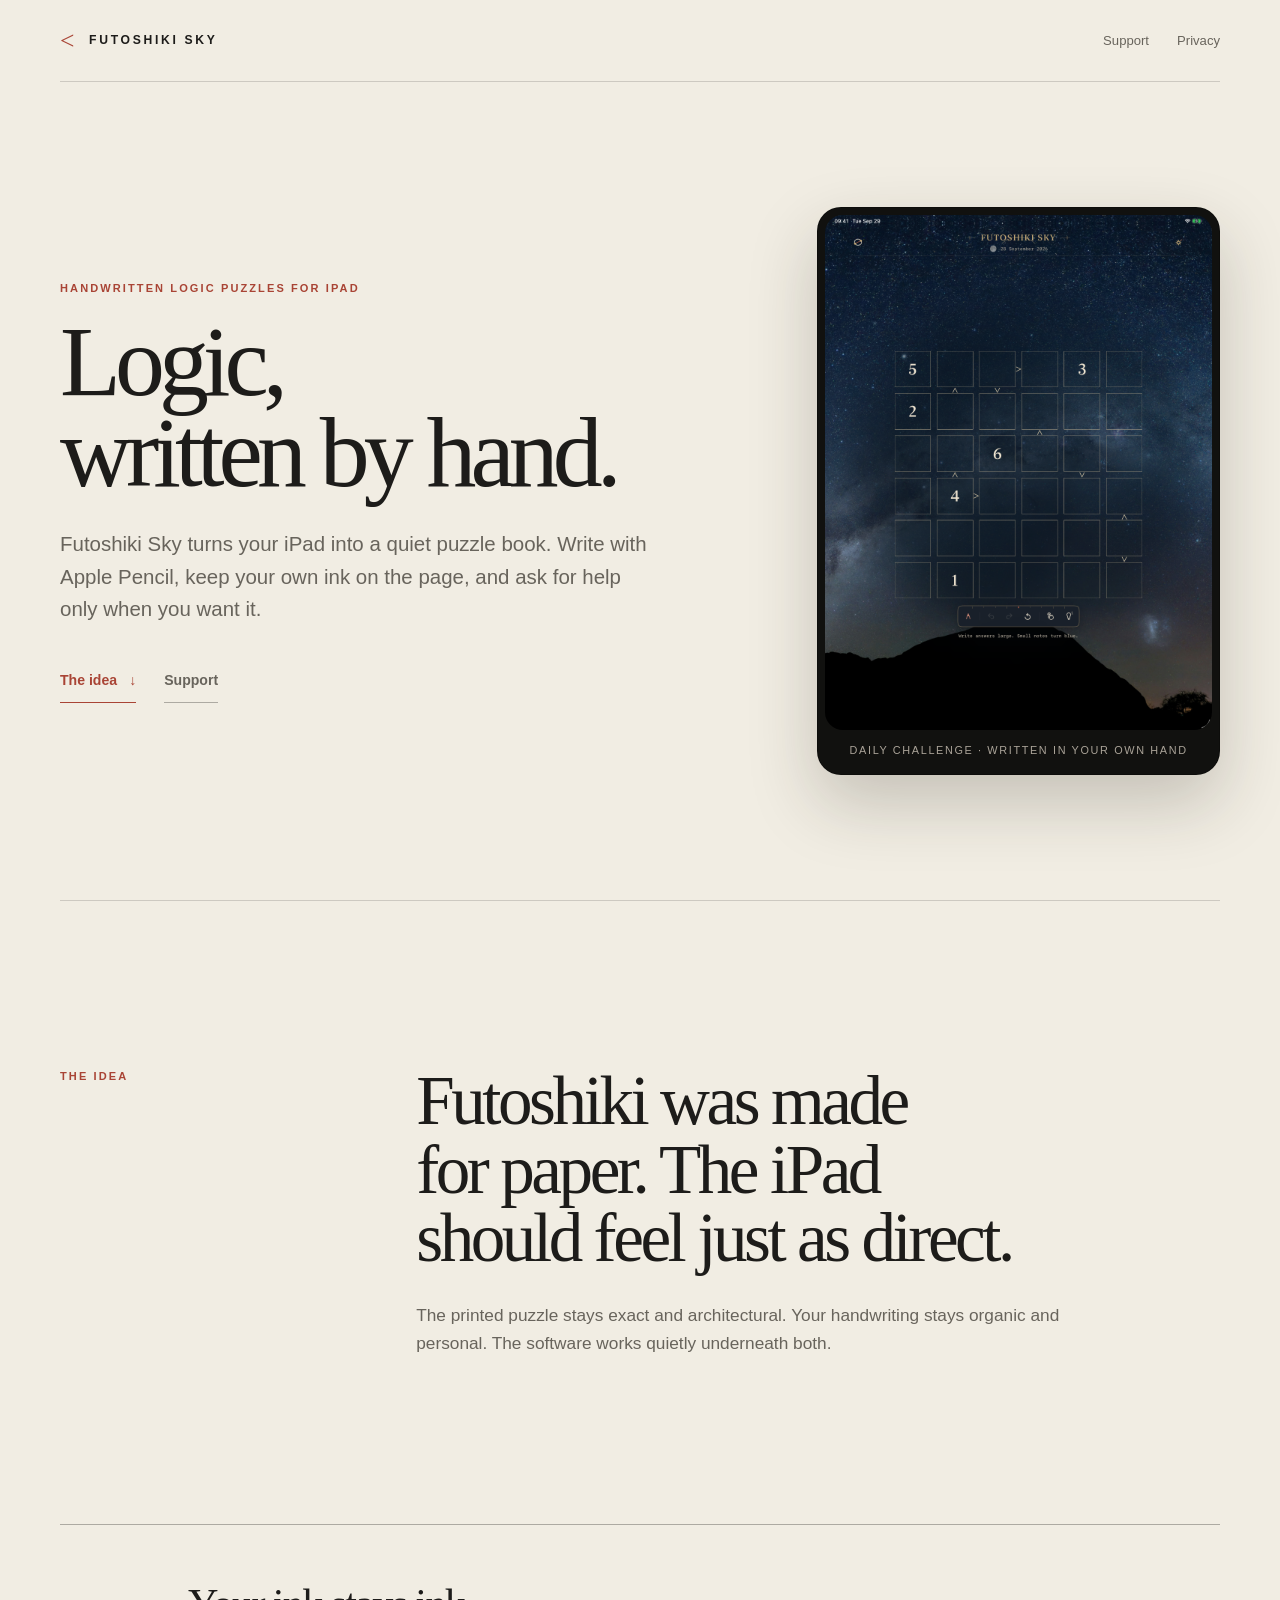
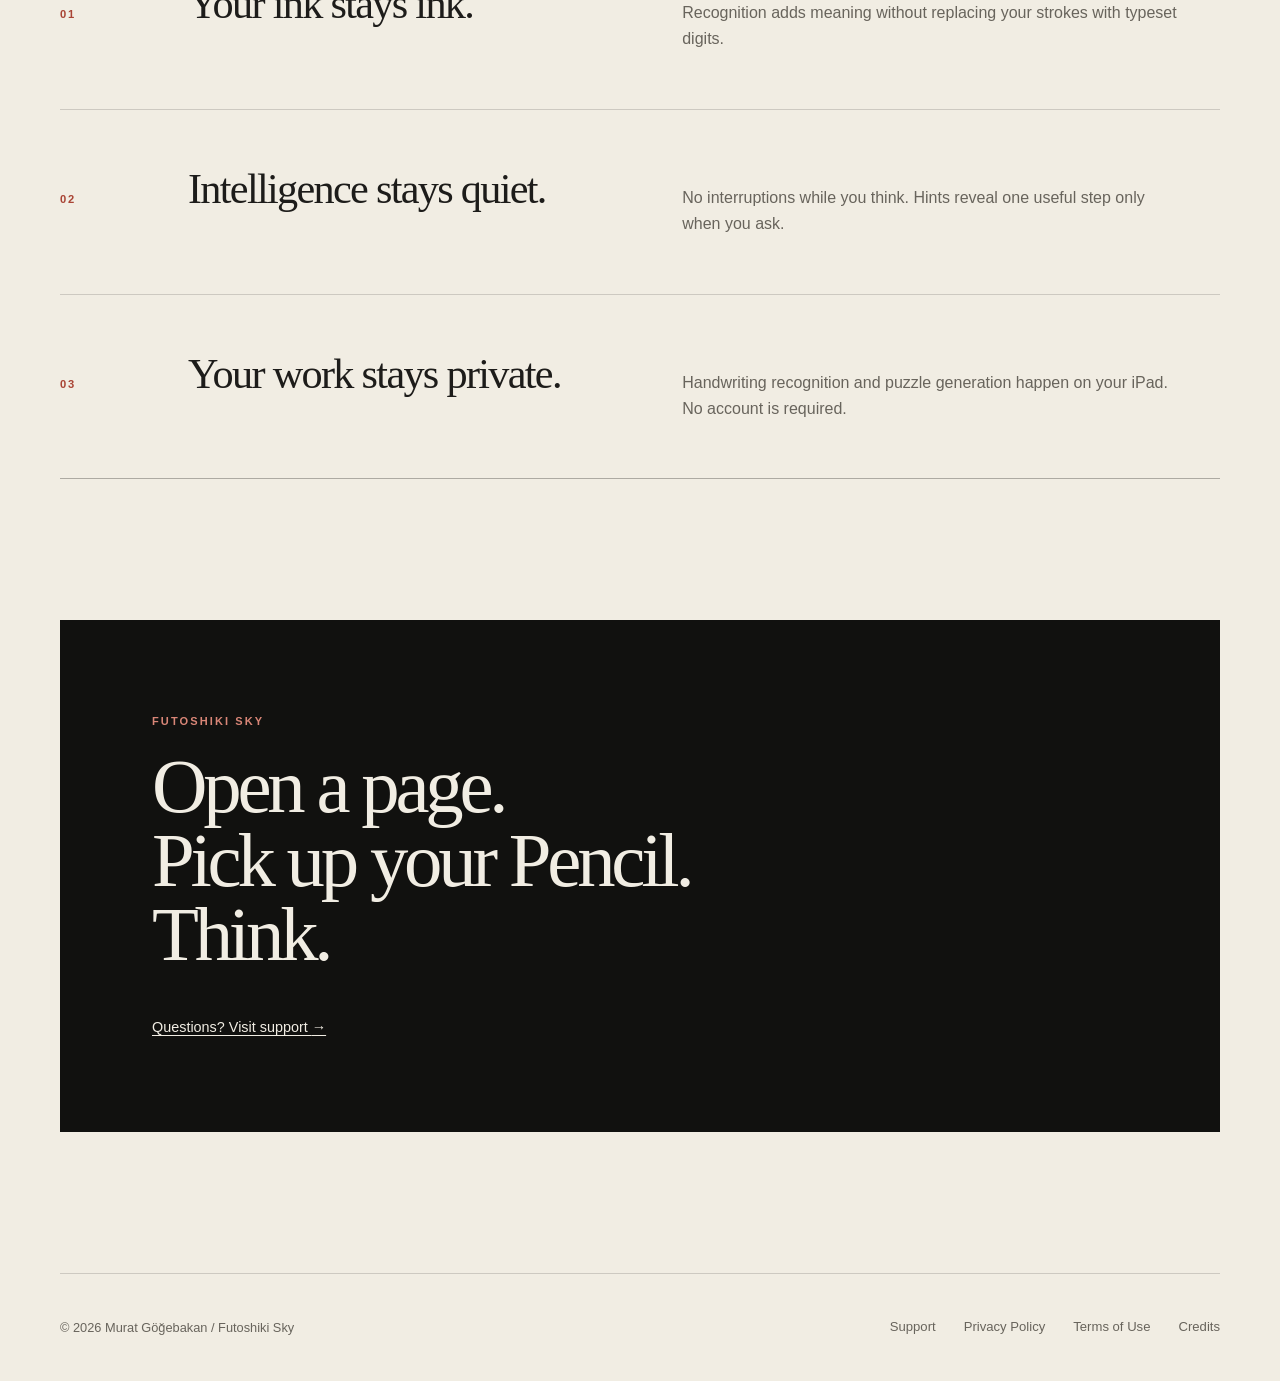
==== commit 6f1665a8: "Prepare Futoshiki Sky legal and support pages for release" ====
--- a/index.html
+++ b/index.html
@@ -4,17 +4,17 @@
   <meta charset="utf-8">
   <meta name="viewport" content="width=device-width, initial-scale=1">
   <meta name="theme-color" content="#f1ede3">
-  <meta name="description" content="Futoshiki Ink is a quiet, handwritten logic-puzzle book for iPad and Apple Pencil.">
+  <meta name="description" content="Futoshiki Sky is a quiet, handwritten logic-puzzle book for iPad and Apple Pencil.">
   <meta property="og:type" content="website">
-  <meta property="og:title" content="Futoshiki Ink — Handwritten Logic Puzzles">
+  <meta property="og:title" content="Futoshiki Sky — Handwritten Logic Puzzles">
   <meta property="og:description" content="Logic, written by hand.">
   <meta property="og:url" content="https://muratcagangogebakan.github.io/futoshiki-ink-legal/">
   <meta property="og:image" content="https://muratcagangogebakan.github.io/futoshiki-ink-legal/assets/app-icon.png">
   <meta name="twitter:card" content="summary">
-  <meta name="twitter:title" content="Futoshiki Ink — Handwritten Logic Puzzles">
+  <meta name="twitter:title" content="Futoshiki Sky — Handwritten Logic Puzzles">
   <meta name="twitter:description" content="Logic, written by hand.">
   <meta name="twitter:image" content="https://muratcagangogebakan.github.io/futoshiki-ink-legal/assets/app-icon.png">
-  <title>Futoshiki Ink — Handwritten Logic Puzzles</title>
+  <title>Futoshiki Sky — Handwritten Logic Puzzles</title>
   <link rel="canonical" href="https://muratcagangogebakan.github.io/futoshiki-ink-legal/">
   <link rel="icon" href="assets/app-icon.png">
   <link rel="stylesheet" href="styles.css">
@@ -22,9 +22,9 @@
 <body>
   <a class="skip-link" href="#main">Skip to content</a>
   <header class="site-header">
-    <a class="wordmark" href="index.html" aria-label="Futoshiki Ink home">
+    <a class="wordmark" href="index.html" aria-label="Futoshiki Sky home">
       <span class="mark" aria-hidden="true">&lt;</span>
-      <span>Futoshiki Ink</span>
+      <span>Futoshiki Sky</span>
     </a>
     <nav aria-label="Primary navigation">
       <a href="support.html">Support</a>
@@ -37,7 +37,7 @@
       <div class="hero-copy">
         <p class="eyebrow">Handwritten logic puzzles for iPad</p>
         <h1 id="hero-title">Logic,<br>written by hand.</h1>
-        <p class="lede">Futoshiki Ink turns your iPad into a quiet puzzle book. Write with Apple Pencil, keep your own ink on the page, and ask for help only when you want it.</p>
+        <p class="lede">Futoshiki Sky turns your iPad into a quiet puzzle book. Write with Apple Pencil, keep your own ink on the page, and ask for help only when you want it.</p>
         <div class="hero-actions">
           <a class="button button-primary" href="#the-idea">The idea <span aria-hidden="true">↓</span></a>
           <a class="button button-secondary" href="support.html">Support</a>
@@ -45,8 +45,8 @@
       </div>
 
       <figure class="board-preview">
-        <img src="assets/futoshiki-ink-ipad.png" alt="Futoshiki Ink showing a five-by-five handwritten puzzle in the Lantern Night environment on iPad">
-        <figcaption>Lantern Night · 5 × 5 · Gentle</figcaption>
+        <img src="assets/futoshiki-sky-ipad.png" alt="Futoshiki Sky showing a Daily Challenge puzzle in the Spitzkoppe Night environment on iPad">
+        <figcaption>Daily Challenge · Written in your own hand</figcaption>
       </figure>
     </section>
 
@@ -58,7 +58,7 @@
       </div>
     </section>
 
-    <section class="principles" aria-label="Futoshiki Ink principles">
+    <section class="principles" aria-label="Futoshiki Sky principles">
       <article>
         <span>01</span>
         <h2>Your ink stays ink.</h2>
@@ -77,18 +77,19 @@
     </section>
 
     <section class="closing" aria-labelledby="closing-title">
-      <p class="eyebrow">Futoshiki Ink</p>
+      <p class="eyebrow">Futoshiki Sky</p>
       <h2 id="closing-title">Open a page.<br>Pick up your Pencil.<br>Think.</h2>
       <a href="support.html">Questions? Visit support <span aria-hidden="true">→</span></a>
     </section>
   </main>
 
   <footer class="site-footer">
-    <p>© 2026 Murat Göğebakan / Futoshiki Ink</p>
+    <p>© 2026 Murat Göğebakan / Futoshiki Sky</p>
     <nav aria-label="Legal navigation">
       <a href="support.html">Support</a>
       <a href="privacy.html">Privacy Policy</a>
       <a href="terms.html">Terms of Use</a>
+      <a href="credits.html">Credits</a>
     </nav>
   </footer>
 </body>
--- a/styles.css
+++ b/styles.css
@@ -343,14 +343,12 @@
   margin-inline: auto;
 }
 
-.document-hero,
-.support-hero {
+.document-hero {
   padding: clamp(78px, 10vw, 132px) 0 clamp(62px, 8vw, 96px);
   border-bottom: 1px solid var(--rule-strong);
 }
 
 .document-hero h1,
-.support-hero h1,
 .not-found h1 {
   margin-bottom: 28px;
   font-family: ui-serif, "New York", "Iowan Old Style", Georgia, serif;
@@ -360,8 +358,7 @@
   line-height: 0.94;
 }
 
-.document-intro,
-.support-hero > div > p:last-child {
+.document-intro {
   max-width: 760px;
   margin-bottom: 18px;
   color: var(--graphite);
@@ -413,10 +410,7 @@
   border-top: 1px solid var(--rule);
 }
 
-.document-content h2,
-.support-section h2,
-.faq h2,
-.support-callout h2 {
+.document-content h2 {
   margin-bottom: 22px;
   font-family: ui-serif, "New York", "Iowan Old Style", Georgia, serif;
   font-size: clamp(2rem, 4vw, 3.2rem);
@@ -441,8 +435,7 @@
   color: var(--ink);
 }
 
-.document-content a,
-.faq a {
+.document-content a {
   color: var(--vermilion);
 }
 
@@ -460,24 +453,46 @@
 
 /* Support */
 
-.support-hero {
+.support-page {
+  min-height: calc(100svh - var(--header-height) - 108px);
+  display: flex;
+  align-items: center;
+}
+
+.support-brief {
+  width: min(100%, 760px);
+  padding-block: clamp(88px, 12vw, 150px);
+}
+
+.support-brief h1 {
+  margin-bottom: 28px;
+  font-family: ui-serif, "New York", "Iowan Old Style", Georgia, serif;
+  font-size: clamp(4rem, 9vw, 7.4rem);
+  font-weight: 430;
+  letter-spacing: -0.06em;
+  line-height: 0.92;
+}
+
+.support-lede {
+  max-width: 650px;
+  margin-bottom: 0;
+  color: var(--graphite);
+  font-size: clamp(1.08rem, 2vw, 1.3rem);
+}
+
+.support-contact {
   display: grid;
-  grid-template-columns: minmax(0, 1.25fr) minmax(300px, 0.75fr);
-  gap: clamp(40px, 8vw, 96px);
-  align-items: end;
-}
-
-.support-email {
-  display: flex;
-  flex-direction: column;
-  gap: 4px;
-  padding: 20px 0;
+  grid-template-columns: 130px minmax(0, 1fr) auto;
+  gap: 20px;
+  align-items: center;
+  margin: 50px 0 22px;
+  padding: 22px 0;
   border-top: 1px solid var(--rule-strong);
   border-bottom: 1px solid var(--rule-strong);
   text-decoration: none;
 }
 
-.support-email span {
+.support-contact span:first-child {
   color: var(--vermilion);
   font-size: 0.68rem;
   font-weight: 680;
@@ -485,132 +500,22 @@
   text-transform: uppercase;
 }
 
-.support-email strong {
+.support-contact strong {
   color: var(--ink);
   font-size: 0.96rem;
   overflow-wrap: anywhere;
 }
 
-.support-section,
-.faq {
-  display: grid;
-  grid-template-columns: minmax(170px, 0.5fr) minmax(0, 1.5fr);
-  gap: clamp(36px, 8vw, 100px);
-  padding: clamp(84px, 11vw, 132px) 0;
-  border-bottom: 1px solid var(--rule-strong);
-}
-
-.support-section h2,
-.faq h2 {
-  margin-bottom: 36px;
-}
-
-.facts-list {
-  margin: 0;
-  border-top: 1px solid var(--rule-strong);
-}
-
-.facts-list div {
-  display: grid;
-  grid-template-columns: 145px 1fr;
-  gap: 22px;
-  padding: 19px 0;
-  border-bottom: 1px solid var(--rule);
-}
-
-.facts-list dt {
-  color: var(--ink);
-  font-weight: 680;
-}
-
-.facts-list dd {
-  margin: 0;
-  color: var(--graphite);
-}
-
-.faq details {
-  border-top: 1px solid var(--rule);
-}
-
-.faq details:last-child {
-  border-bottom: 1px solid var(--rule);
-}
-
-.faq summary {
-  min-height: 68px;
-  display: flex;
-  align-items: center;
-  justify-content: space-between;
-  gap: 28px;
-  padding: 17px 0;
-  cursor: pointer;
-  font-weight: 650;
-  list-style: none;
-}
-
-.faq summary::-webkit-details-marker {
-  display: none;
-}
-
-.faq summary::after {
-  content: "+";
-  flex: 0 0 auto;
+.support-contact span:last-child {
   color: var(--vermilion);
-  font-size: 1.3rem;
-  font-weight: 400;
-}
-
-.faq details[open] summary::after {
-  content: "−";
-}
-
-.faq details div {
-  max-width: 650px;
-  padding: 0 38px 22px 0;
-  color: var(--graphite);
-}
-
-.faq details p {
+  font-size: 1.2rem;
+}
+
+.support-note {
+  max-width: 620px;
   margin-bottom: 0;
-}
-
-.support-callout {
-  display: flex;
-  align-items: center;
-  justify-content: space-between;
-  gap: 48px;
-  margin: clamp(82px, 10vw, 128px) 0;
-  padding: clamp(42px, 7vw, 72px);
-  color: var(--paper);
-  background: var(--night);
-}
-
-.support-callout > div {
-  max-width: 650px;
-}
-
-.support-callout .eyebrow {
-  color: #d98677;
-}
-
-.support-callout h2 {
-  margin-bottom: 14px;
-}
-
-.support-callout p:last-child {
-  margin-bottom: 0;
-  color: var(--night-muted);
-}
-
-.button-light {
-  flex: 0 0 auto;
-  color: var(--paper);
-  border-color: rgba(241, 237, 227, 0.48);
-}
-
-.button-light:hover {
-  color: #ffffff;
-  border-color: #ffffff;
+  color: var(--faint);
+  font-size: 0.82rem;
 }
 
 /* Not found */
@@ -645,10 +550,7 @@
     width: min(74vw, 470px);
   }
 
-  .manifesto,
-  .support-hero,
-  .support-section,
-  .faq {
+  .manifesto {
     grid-template-columns: 1fr;
   }
 
@@ -660,9 +562,6 @@
     grid-column: 2;
   }
 
-  .support-email {
-    max-width: 440px;
-  }
 }
 
 @media (max-width: 620px) {
@@ -719,8 +618,7 @@
     padding: 42px 28px;
   }
 
-  .site-footer,
-  .support-callout {
+  .site-footer {
     align-items: flex-start;
     flex-direction: column;
   }
@@ -740,9 +638,22 @@
     grid-template-columns: 1fr;
   }
 
-  .facts-list div {
-    grid-template-columns: 1fr;
-    gap: 3px;
+  .support-page {
+    min-height: auto;
+  }
+
+  .support-contact {
+    grid-template-columns: 1fr auto;
+  }
+
+  .support-contact strong {
+    grid-column: 1 / -1;
+    grid-row: 2;
+  }
+
+  .support-contact span:last-child {
+    grid-column: 2;
+    grid-row: 1;
   }
 }
 
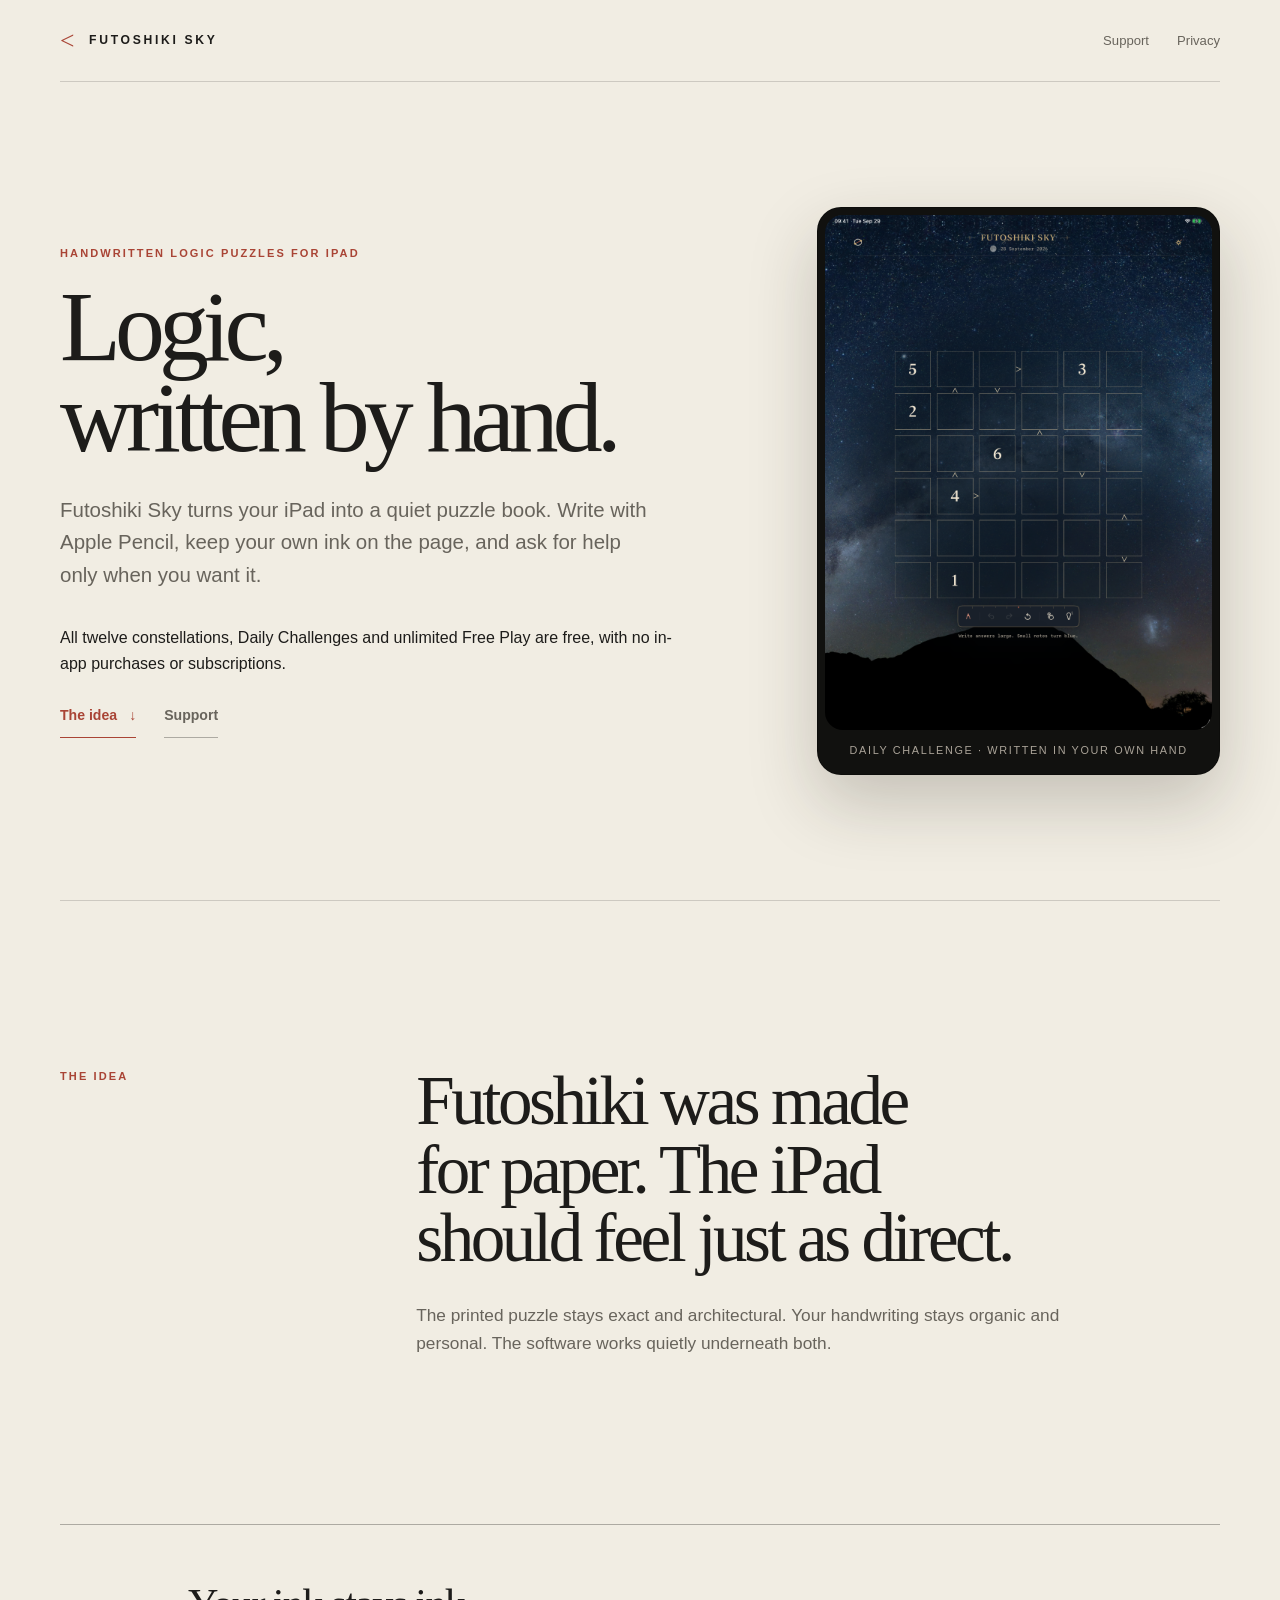
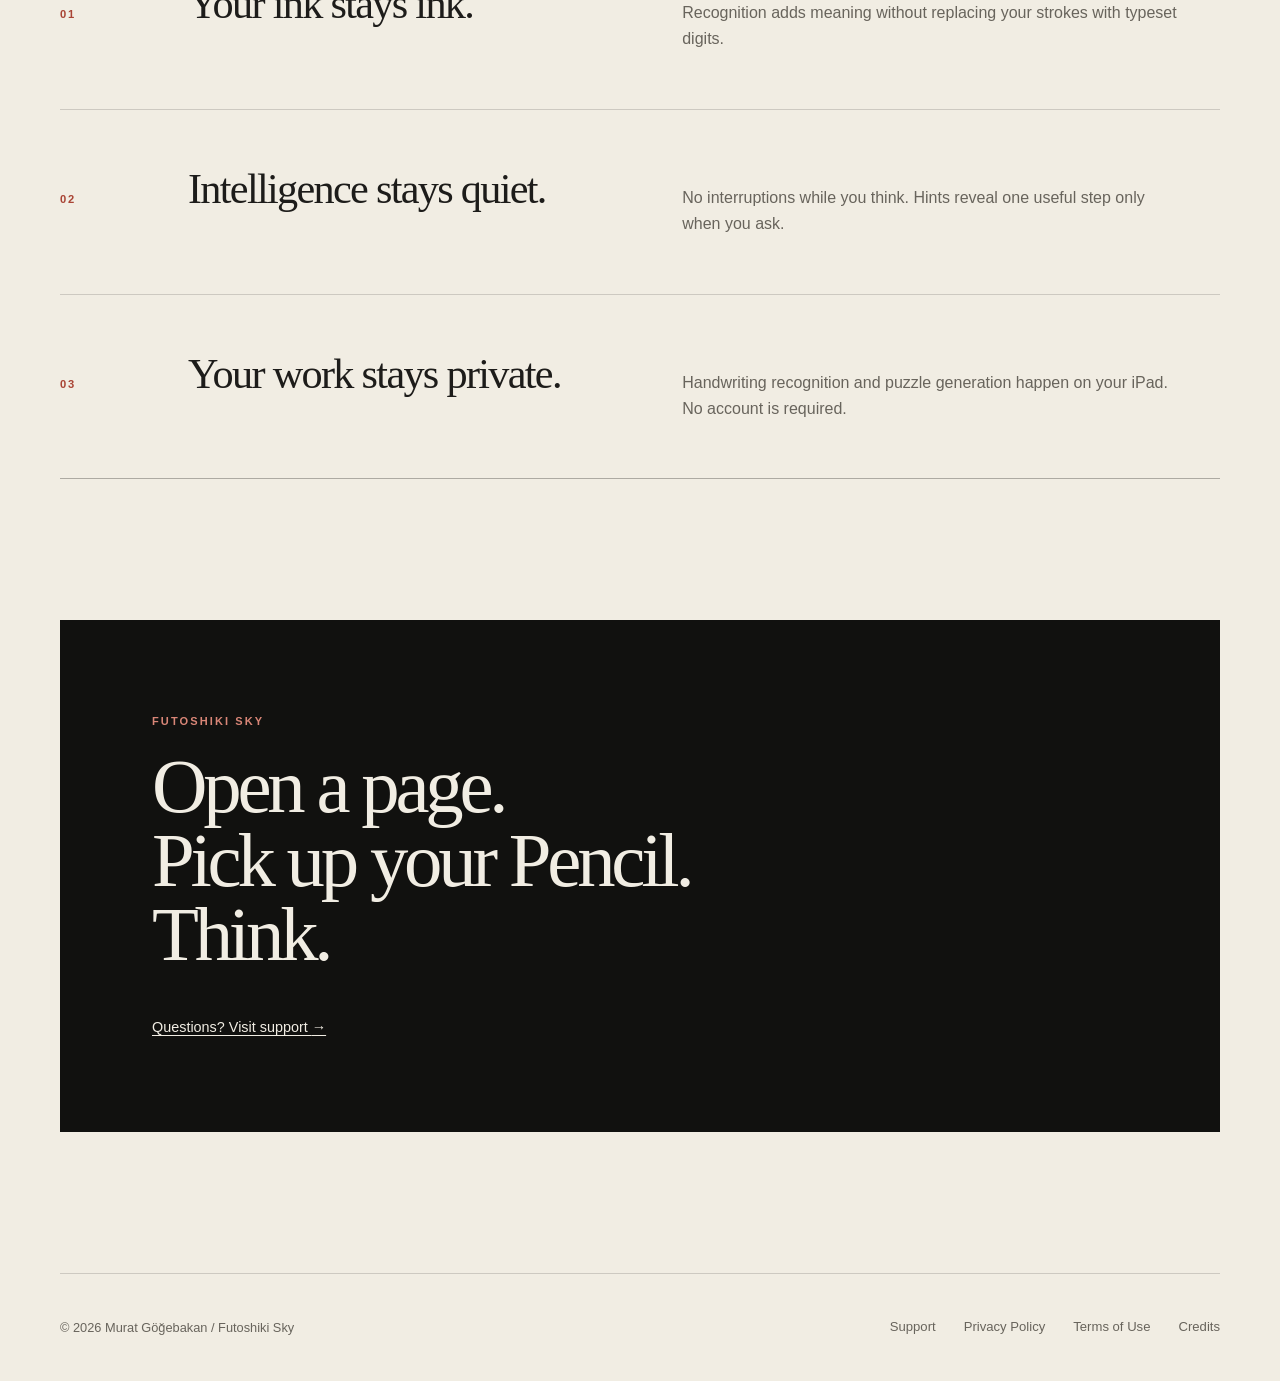
==== commit 9813607e: "Remove retired purchase flow from public website" ====
--- a/index.html
+++ b/index.html
@@ -38,6 +38,7 @@
         <p class="eyebrow">Handwritten logic puzzles for iPad</p>
         <h1 id="hero-title">Logic,<br>written by hand.</h1>
         <p class="lede">Futoshiki Sky turns your iPad into a quiet puzzle book. Write with Apple Pencil, keep your own ink on the page, and ask for help only when you want it.</p>
+        <p>All twelve constellations, Daily Challenges and unlimited Free Play are free, with no in-app purchases or subscriptions.</p>
         <div class="hero-actions">
           <a class="button button-primary" href="#the-idea">The idea <span aria-hidden="true">↓</span></a>
           <a class="button button-secondary" href="support.html">Support</a>
